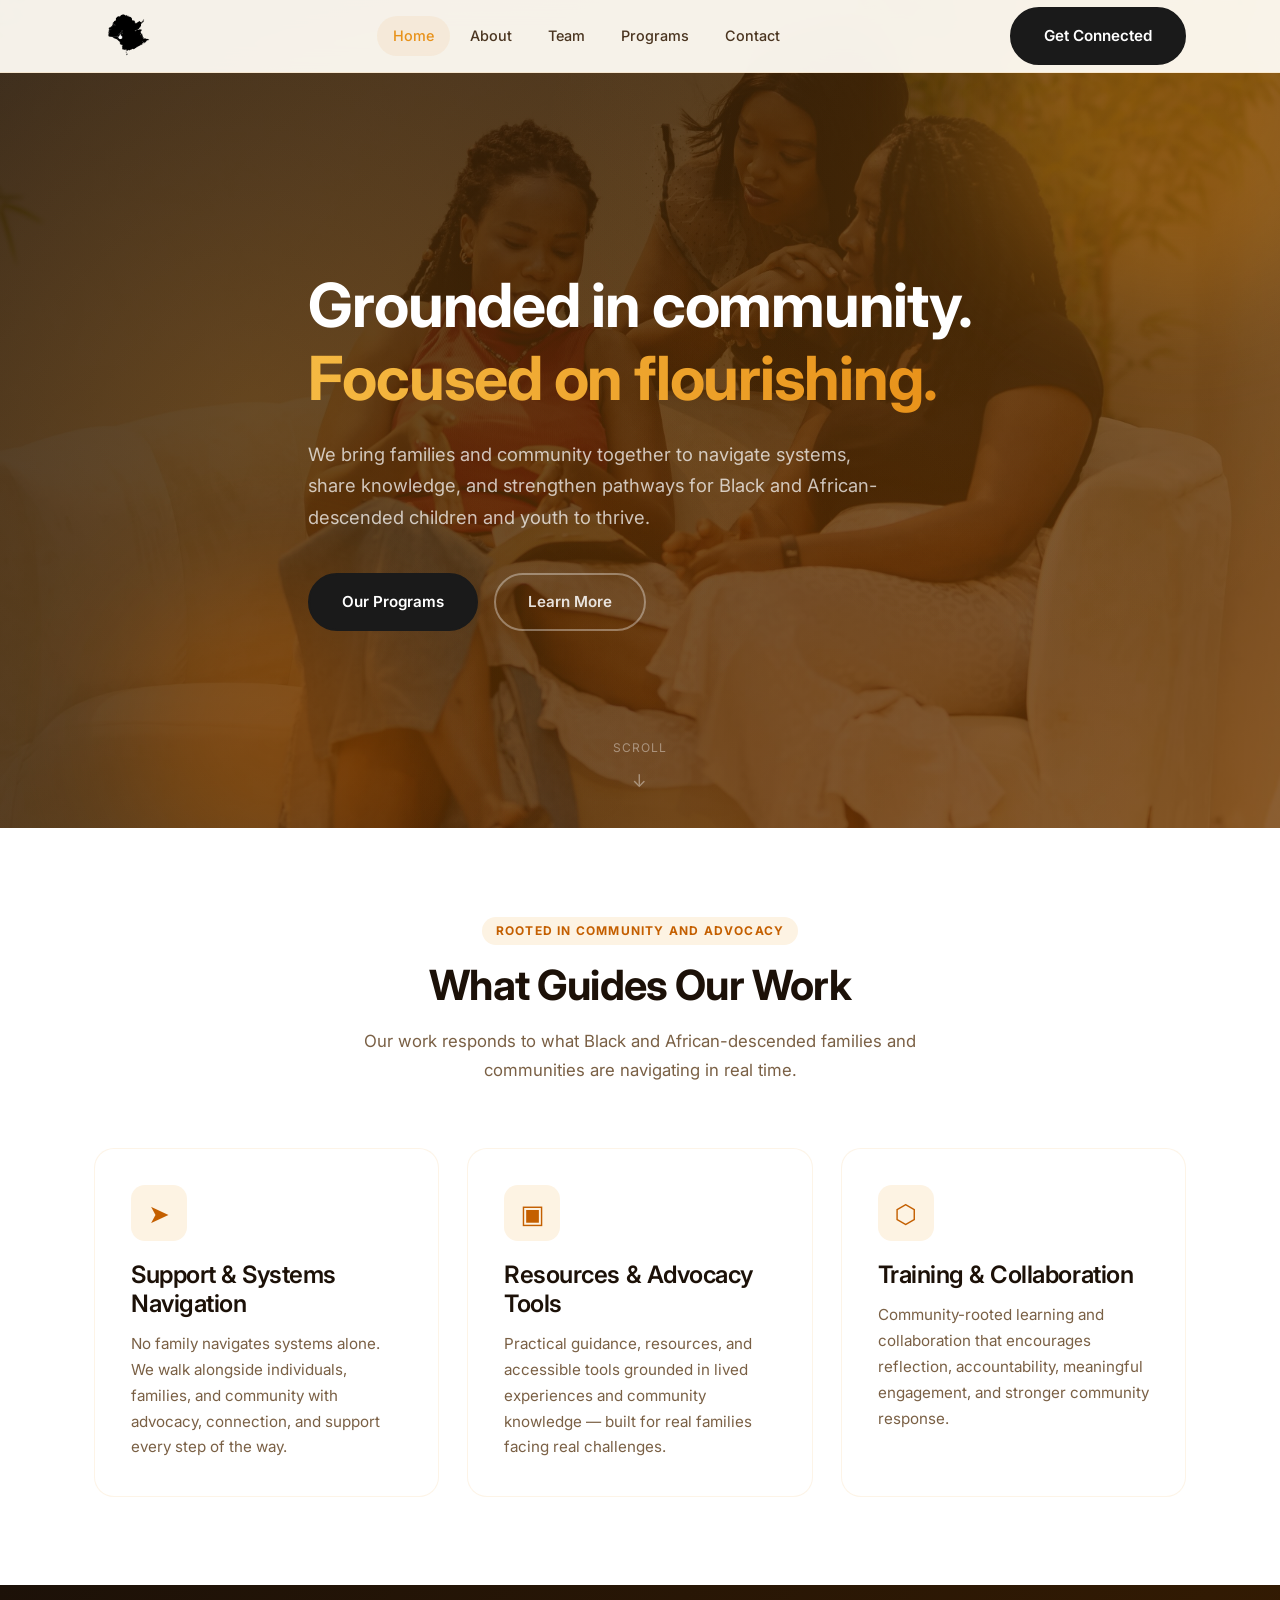
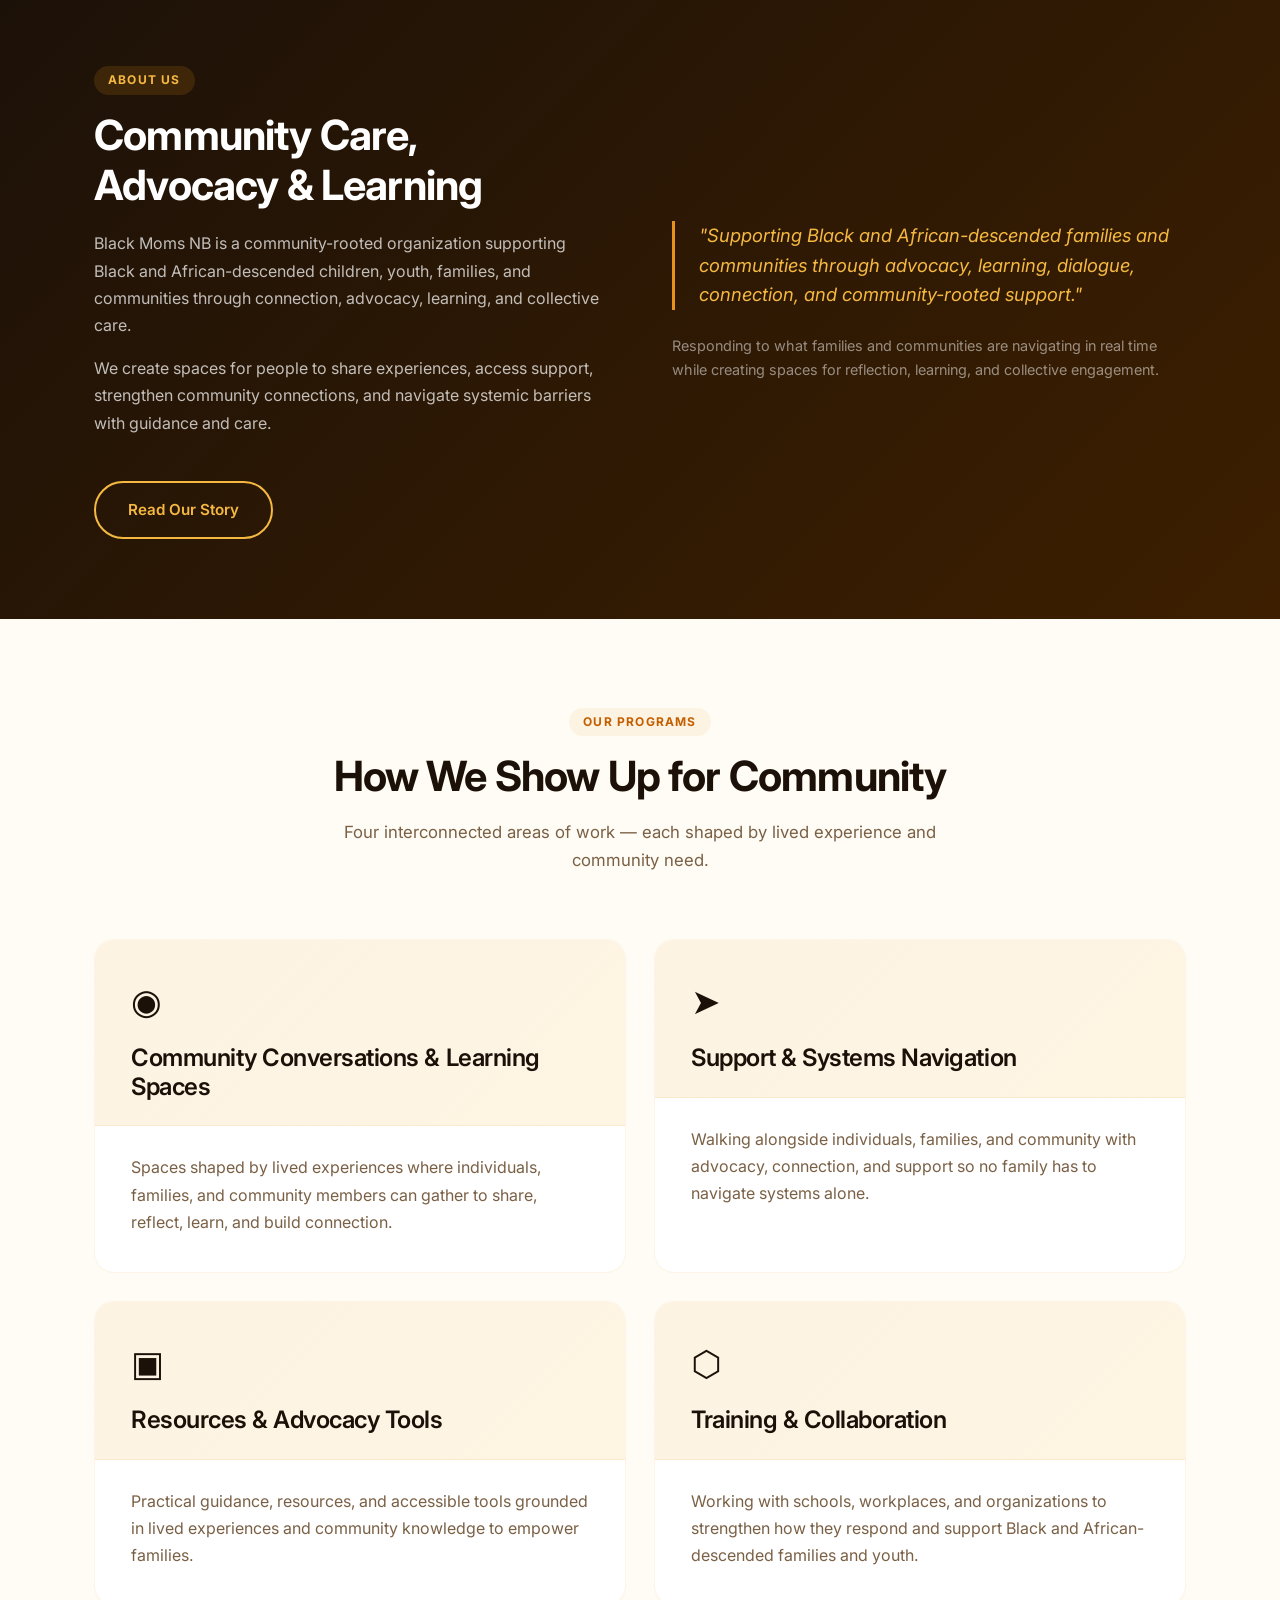
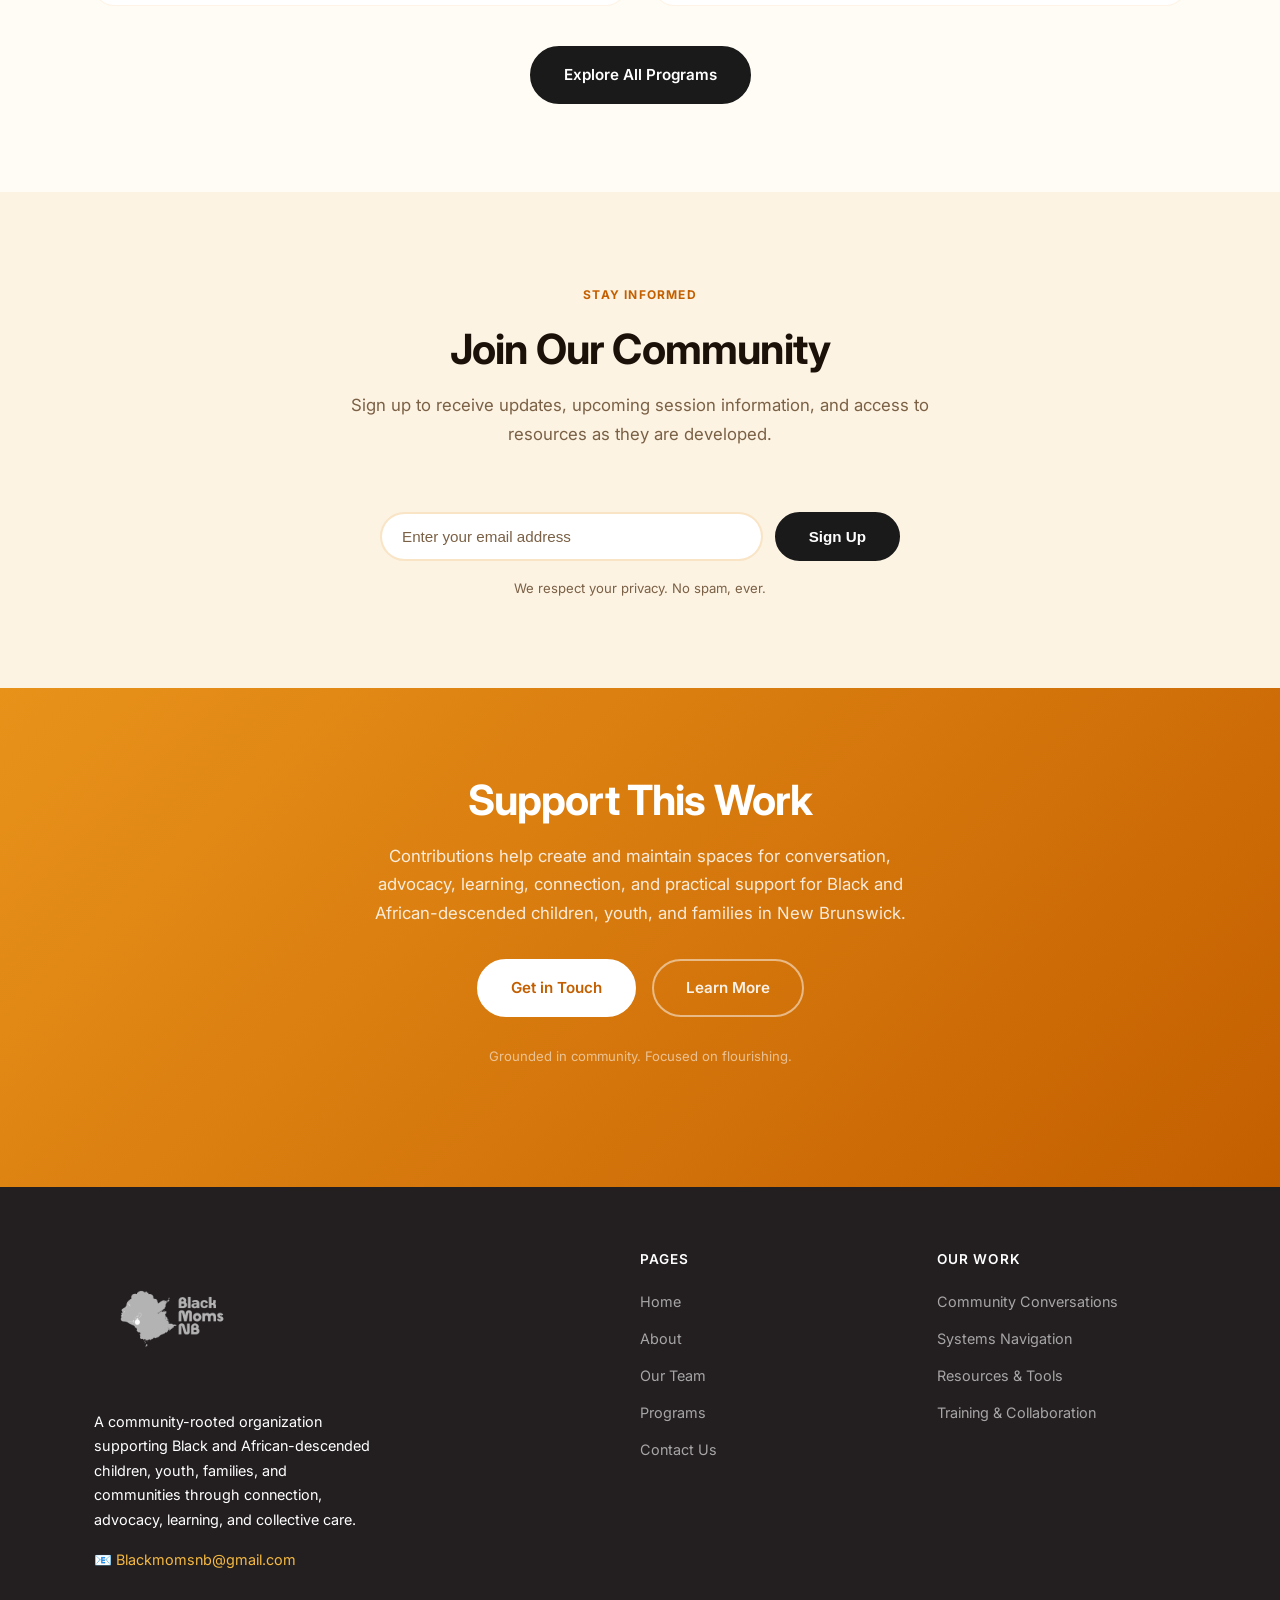
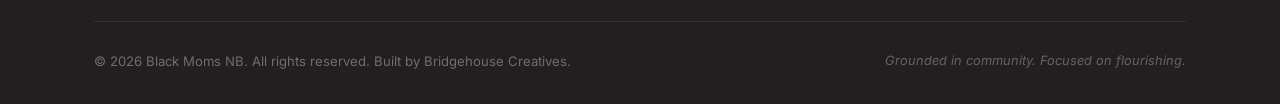
==== index.html @ 99715125 "Update footer copyright to 2026 and add Bridgehouse Creatives credit" ====
<!DOCTYPE html>
<html lang="en">
<head>
  <meta charset="UTF-8" />
  <meta name="viewport" content="width=device-width, initial-scale=1.0" />
  <meta name="description" content="Black Moms NB — A community-rooted organization supporting Black and African-descended children, youth, families, and communities through connection, advocacy, learning, and collective care." />
  <title>Black Moms NB — Rooted in Community and Advocacy</title>
  <link rel="preconnect" href="https://fonts.googleapis.com" />
  <link rel="preconnect" href="https://fonts.gstatic.com" crossorigin />
  <link href="https://fonts.googleapis.com/css2?family=Inter:wght@400;500;600;700;800&display=swap" rel="stylesheet" />
  <link rel="stylesheet" href="styles.css" />
</head>
<body>

<!-- ===== NAVIGATION ===== -->
<nav class="nav" id="nav">
  <div class="container">
    <div class="nav__inner">
      <a href="index.html" class="nav__logo">
        <img src="Black%20Moms%20NB%20Logo.png" alt="Black Moms NB" style="height:60px;width:auto;display:block;" />
      </a>
      <ul class="nav__links">
        <li><a href="index.html">Home</a></li>
        <li><a href="about.html">About</a></li>
        <li><a href="team.html">Team</a></li>
        <li><a href="programs.html">Programs</a></li>
        <li><a href="contact.html">Contact</a></li>
      </ul>
      <div class="nav__cta">
        <a href="contact.html" class="btn btn--primary">Get Connected</a>
      </div>
      <button class="nav__hamburger" id="hamburger" aria-label="Open menu">
        <span></span><span></span><span></span>
      </button>
    </div>
  </div>
</nav>

<!-- Mobile Nav -->
<div class="nav__mobile" id="mobile-nav">
  <button class="nav__mobile-close" id="mobile-close" aria-label="Close menu">&times;</button>
  <a href="index.html">Home</a>
  <a href="about.html">About</a>
  <a href="team.html">Team</a>
  <a href="programs.html">Programs</a>
  <a href="contact.html">Contact</a>
  <a href="contact.html" class="btn btn--primary" style="margin-top:16px;">Get Connected</a>
</div>

<!-- ===== HERO ===== -->
<section class="hero page-offset">
  <div class="hero__bg-pattern"></div>
  <div class="hero__orb hero__orb--1"></div>
  <div class="hero__orb hero__orb--2"></div>
  <div class="container">
    <div class="hero__content">
      <h1 class="hero__title">
        Grounded in community.<br>
        <em>Focused on flourishing.</em>
      </h1>
      <p class="hero__subtitle">
        We bring families and community together to navigate systems, share knowledge, and strengthen pathways for Black and African-descended children and youth to thrive.
      </p>
      <div class="hero__actions">
        <a href="programs.html" class="btn btn--primary">Our Programs</a>
        <a href="about.html" class="btn btn--outline" style="color:rgba(255,255,255,0.85); border-color:rgba(255,255,255,0.35);">Learn More</a>
      </div>
    </div>
  </div>
  <div class="hero__scroll">Scroll</div>
</section>

<!-- ===== WHAT WE STAND FOR ===== -->
<section class="section pillars">
  <div class="container">
    <div class="section-header">
      <div class="section-tag">Rooted in community and advocacy</div>
      <h2>What Guides Our Work</h2>
      <p>Our work responds to what Black and African-descended families and communities are navigating in real time.</p>
    </div>
    <div class="grid-3">
      <div class="card" data-reveal>
        <div class="card__icon">➤</div>
        <h3>Support &amp; Systems Navigation</h3>
        <p>No family navigates systems alone. We walk alongside individuals, families, and community with advocacy, connection, and support every step of the way.</p>
      </div>
      <div class="card" data-reveal>
        <div class="card__icon">▣</div>
        <h3>Resources &amp; Advocacy Tools</h3>
        <p>Practical guidance, resources, and accessible tools grounded in lived experiences and community knowledge — built for real families facing real challenges.</p>
      </div>
      <div class="card" data-reveal>
        <div class="card__icon">⬡</div>
        <h3>Training &amp; Collaboration</h3>
        <p>Community-rooted learning and collaboration that encourages reflection, accountability, meaningful engagement, and stronger community response.</p>
      </div>
    </div>
  </div>
</section>

<!-- ===== ABOUT STRIP ===== -->
<section class="about-strip">
  <div class="container">
    <div class="about-strip__inner">
      <div>
        <div class="section-tag" style="background:rgba(232,146,26,0.15);color:var(--amber-light);">About Us</div>
        <h2>Community Care, Advocacy &amp; Learning</h2>
        <p>Black Moms NB is a community-rooted organization supporting Black and African-descended children, youth, families, and communities through connection, advocacy, learning, and collective care.</p>
        <p style="margin-top:12px;">We create spaces for people to share experiences, access support, strengthen community connections, and navigate systemic barriers with guidance and care.</p>
        <a href="about.html" class="btn btn--outline" style="margin-top:28px;color:var(--amber-light);border-color:var(--amber-light);">Read Our Story</a>
      </div>
      <div>
        <blockquote class="about-strip__quote">
          "Supporting Black and African-descended families and communities through advocacy, learning, dialogue, connection, and community-rooted support."
        </blockquote>
        <p style="margin-top:24px;font-size:0.9rem;color:rgba(255,255,255,0.5);">Responding to what families and communities are navigating in real time while creating spaces for reflection, learning, and collective engagement.</p>
      </div>
    </div>
  </div>
</section>

<!-- ===== PROGRAMS PREVIEW ===== -->
<section class="section" style="background:var(--cream);">
  <div class="container">
    <div class="section-header">
      <div class="section-tag">Our Programs</div>
      <h2>How We Show Up for Community</h2>
      <p>Four interconnected areas of work — each shaped by lived experience and community need.</p>
    </div>
    <div class="grid-2">
      <div class="program-card" data-reveal>
        <div class="program-card__header">
          <div class="program-card__icon">◉</div>
          <h3>Community Conversations &amp; Learning Spaces</h3>
        </div>
        <div class="program-card__body">
          <p>Spaces shaped by lived experiences where individuals, families, and community members can gather to share, reflect, learn, and build connection.</p>
        </div>
      </div>
      <div class="program-card" data-reveal>
        <div class="program-card__header">
          <div class="program-card__icon">➤</div>
          <h3>Support &amp; Systems Navigation</h3>
        </div>
        <div class="program-card__body">
          <p>Walking alongside individuals, families, and community with advocacy, connection, and support so no family has to navigate systems alone.</p>
        </div>
      </div>
      <div class="program-card" data-reveal>
        <div class="program-card__header">
          <div class="program-card__icon">▣</div>
          <h3>Resources &amp; Advocacy Tools</h3>
        </div>
        <div class="program-card__body">
          <p>Practical guidance, resources, and accessible tools grounded in lived experiences and community knowledge to empower families.</p>
        </div>
      </div>
      <div class="program-card" data-reveal>
        <div class="program-card__header">
          <div class="program-card__icon">⬡</div>
          <h3>Training &amp; Collaboration</h3>
        </div>
        <div class="program-card__body">
          <p>Working with schools, workplaces, and organizations to strengthen how they respond and support Black and African-descended families and youth.</p>
        </div>
      </div>
    </div>
    <div style="text-align:center;margin-top:40px;">
      <a href="programs.html" class="btn btn--primary">Explore All Programs</a>
    </div>
  </div>
</section>

<!-- ===== STAY CONNECTED / EMAIL SIGNUP ===== -->
<section class="section signup">
  <div class="container">
    <div class="section-header">
      <div class="section-tag">Stay Informed</div>
      <h2>Join Our Community</h2>
      <p>Sign up to receive updates, upcoming session information, and access to resources as they are developed.</p>
    </div>
    <form class="signup__form js-signup-form" novalidate>
      <input type="email" class="signup__input" placeholder="Enter your email address" required aria-label="Email address" />
      <button type="submit" class="btn btn--primary">Sign Up</button>
    </form>
    <p style="text-align:center;font-size:0.82rem;color:var(--muted);margin-top:16px;">We respect your privacy. No spam, ever.</p>
  </div>
</section>

<!-- ===== SUPPORT THIS WORK ===== -->
<section class="cta-section">
  <div class="container">
    <h2>Support This Work</h2>
    <p>Contributions help create and maintain spaces for conversation, advocacy, learning, connection, and practical support for Black and African-descended children, youth, and families in New Brunswick.</p>
    <div style="display:flex;flex-wrap:wrap;gap:16px;justify-content:center;">
      <a href="contact.html" class="btn btn--white">Get in Touch</a>
      <a href="about.html" class="btn btn--outline" style="color:rgba(255,255,255,0.9);border-color:rgba(255,255,255,0.5);">Learn More</a>
    </div>
    <p style="margin-top:28px;font-size:0.82rem;opacity:0.65;">Grounded in community. Focused on flourishing.</p>
  </div>
</section>

<!-- ===== FOOTER ===== -->
<footer class="footer">
  <div class="container">
    <div class="footer__inner">
      <div class="footer__brand">
        <a href="index.html" class="nav__logo">
          <img src="BlackMomsNBLogowhite.png" alt="Black Moms NB" style="height:130px;width:auto;display:block;max-width:none;" />
        </a>
        <p>A community-rooted organization supporting Black and African-descended children, youth, families, and communities through connection, advocacy, learning, and collective care.</p>
        <p style="margin-top:12px;" class="footer__email">📧 <a href="mailto:Blackmomsnb@gmail.com" style="color:var(--amber-light);">Blackmomsnb@gmail.com</a></p>
      </div>
      <div class="footer__col">
        <h4>Pages</h4>
        <ul class="footer__links">
          <li><a href="index.html">Home</a></li>
          <li><a href="about.html">About</a></li>
          <li><a href="team.html">Our Team</a></li>
          <li><a href="programs.html">Programs</a></li>
          <li><a href="contact.html">Contact Us</a></li>
        </ul>
      </div>
      <div class="footer__col">
        <h4>Our Work</h4>
        <ul class="footer__links">
          <li><a href="programs.html#conversations">Community Conversations</a></li>
          <li><a href="programs.html#navigation">Systems Navigation</a></li>
          <li><a href="programs.html#resources">Resources &amp; Tools</a></li>
          <li><a href="programs.html#training">Training &amp; Collaboration</a></li>
        </ul>
      </div>
    </div>
    <div class="footer__bottom">
      <span>&copy; 2026 Black Moms NB. All rights reserved. Built by Bridgehouse Creatives.</span>
      <span class="footer__note">Grounded in community. Focused on flourishing.</span>
    </div>
  </div>
</footer>

<script src="script.js"></script>
</body>
</html>
---- styles.css ----
/* ===== RESET & BASE ===== */
*, *::before, *::after { box-sizing: border-box; margin: 0; padding: 0; }

:root {
  --amber:       #E8921A;
  --amber-light: #F5B942;
  --amber-pale:  #FDF3E3;
  --orange-deep: #C45F00;
  --orange-dark: #9A4500;
  --cream:       #FFFCF5;
  --dark:        #1C1108;
  --mid:         #4A3520;
  --muted:       #7A6045;
  --white:       #FFFFFF;
  --shadow-sm:   0 2px 8px rgba(196,95,0,0.10);
  --shadow-md:   0 6px 24px rgba(196,95,0,0.14);
  --shadow-lg:   0 16px 48px rgba(196,95,0,0.18);
  --radius:      12px;
  --radius-lg:   20px;
  --transition:  0.3s ease;
}

html { scroll-behavior: smooth; }

body {
  font-family: 'Inter', 'Segoe UI', system-ui, sans-serif;
  background: var(--cream);
  color: var(--dark);
  line-height: 1.7;
  font-size: 16px;
}

img { max-width: 100%; display: block; }
a { color: inherit; text-decoration: none; }

/* ===== TYPOGRAPHY ===== */
h1, h2, h3, h4 {
  line-height: 1.2;
  font-weight: 700;
  letter-spacing: -0.02em;
}

h1 { font-size: clamp(2.2rem, 5vw, 3.8rem); }
h2 { font-size: clamp(1.7rem, 3.5vw, 2.6rem); }
h3 { font-size: clamp(1.2rem, 2.5vw, 1.5rem); font-weight: 600; }
h4 { font-size: 1.05rem; font-weight: 600; }

p { color: var(--mid); margin-bottom: 1rem; }
p:last-child { margin-bottom: 0; }

/* ===== LAYOUT ===== */
.container {
  max-width: 1140px;
  margin: 0 auto;
  padding: 0 24px;
}

.section { padding: 88px 0; }
.section--sm { padding: 56px 0; }
.section--lg { padding: 112px 0; }

/* ===== BUTTONS ===== */
.btn {
  display: inline-flex;
  align-items: center;
  gap: 8px;
  padding: 14px 32px;
  border-radius: 50px;
  font-weight: 600;
  font-size: 0.95rem;
  cursor: pointer;
  transition: all var(--transition);
  border: 2px solid transparent;
  white-space: nowrap;
  text-decoration: none;
}

.btn--primary {
  background: #1a1a1a;
  color: var(--white);
  border-color: #1a1a1a;
}
.btn--primary:hover {
  background: var(--amber);
  border-color: var(--amber);
  transform: translateY(-2px);
  box-shadow: var(--shadow-md);
}

.btn--outline {
  background: transparent;
  color: var(--amber);
  border-color: var(--amber);
}
.btn--outline:hover {
  background: var(--amber);
  color: var(--white);
  transform: translateY(-2px);
}

.btn--white {
  background: var(--white);
  color: var(--orange-deep);
  border-color: var(--white);
}
.btn--white:hover {
  background: var(--amber-pale);
  transform: translateY(-2px);
  box-shadow: var(--shadow-md);
}

/* ===== NAVIGATION ===== */
.nav {
  position: fixed;
  top: 0; left: 0; right: 0;
  z-index: 1000;
  background: rgba(255, 252, 245, 0.95);
  backdrop-filter: blur(12px);
  -webkit-backdrop-filter: blur(12px);
  border-bottom: 1px solid rgba(232,146,26,0.12);
  transition: all var(--transition);
}

.nav.scrolled {
  box-shadow: var(--shadow-sm);
}

.nav__inner {
  display: flex;
  align-items: center;
  justify-content: space-between;
  height: 72px;
}

.nav__logo {
  display: flex;
  align-items: center;
  gap: 12px;
  font-weight: 800;
  font-size: 1.15rem;
  color: var(--dark);
  letter-spacing: -0.01em;
}

.nav__logo-mark {
  width: 40px;
  height: 40px;
  background: linear-gradient(135deg, var(--amber), var(--orange-deep));
  border-radius: 10px;
  display: flex;
  align-items: center;
  justify-content: center;
  color: white;
  font-size: 0.75rem;
  font-weight: 800;
  letter-spacing: 0.02em;
  flex-shrink: 0;
}

.nav__logo-text span {
  display: block;
  font-size: 0.65rem;
  font-weight: 500;
  color: var(--muted);
  letter-spacing: 0.04em;
  text-transform: uppercase;
  line-height: 1;
}

.nav__links {
  display: flex;
  align-items: center;
  gap: 4px;
  list-style: none;
}

.nav__links a {
  display: block;
  padding: 8px 16px;
  border-radius: 50px;
  font-size: 0.9rem;
  font-weight: 500;
  color: var(--mid);
  transition: all var(--transition);
}

.nav__links a:hover,
.nav__links a.active {
  color: var(--amber);
  background: rgba(232,146,26,0.08);
}

.nav__cta {
  display: flex;
  align-items: center;
  gap: 12px;
}

.nav__hamburger {
  display: none;
  flex-direction: column;
  gap: 5px;
  cursor: pointer;
  padding: 8px;
  border: none;
  background: none;
}

.nav__hamburger span {
  display: block;
  width: 22px;
  height: 2px;
  background: var(--dark);
  border-radius: 2px;
  transition: all var(--transition);
}

/* ===== MOBILE NAV ===== */
.nav__mobile {
  display: none;
  position: fixed;
  inset: 0;
  background: var(--cream);
  z-index: 999;
  flex-direction: column;
  align-items: center;
  justify-content: center;
  gap: 8px;
}

.nav__mobile.open { display: flex; }

.nav__mobile a {
  font-size: 1.4rem;
  font-weight: 700;
  color: var(--dark);
  padding: 12px 32px;
  border-radius: 50px;
  transition: all var(--transition);
}

.nav__mobile a:hover, .nav__mobile a.active {
  color: var(--amber);
  background: rgba(232,146,26,0.08);
}

.nav__mobile-close {
  position: absolute;
  top: 24px; right: 24px;
  font-size: 1.5rem;
  cursor: pointer;
  color: var(--mid);
  border: none;
  background: none;
  line-height: 1;
  padding: 8px;
}

/* ===== PAGE OFFSET ===== */
.page-offset { padding-top: 72px; }

/* ===== HERO ===== */
.hero {
  position: relative;
  min-height: 92vh;
  display: flex;
  align-items: center;
  overflow: hidden;
  background:
    linear-gradient(135deg, rgba(28,17,8,0.88) 0%, rgba(61,31,0,0.82) 50%, rgba(107,53,0,0.78) 100%),
    url('blackmom7.jpg') center center / cover no-repeat;
}

.hero__bg-pattern {
  position: absolute;
  inset: 0;
  background-image:
    radial-gradient(circle at 20% 50%, rgba(232,146,26,0.15) 0%, transparent 50%),
    radial-gradient(circle at 80% 20%, rgba(245,185,66,0.10) 0%, transparent 40%),
    radial-gradient(circle at 60% 80%, rgba(196,95,0,0.12) 0%, transparent 40%);
}

.hero__orb {
  position: absolute;
  border-radius: 50%;
  filter: blur(60px);
  opacity: 0.3;
  animation: float 8s ease-in-out infinite;
}

.hero__orb--1 {
  width: 400px; height: 400px;
  background: var(--amber);
  top: -100px; right: -100px;
  animation-delay: 0s;
}

.hero__orb--2 {
  width: 300px; height: 300px;
  background: var(--orange-deep);
  bottom: -50px; left: 10%;
  animation-delay: 3s;
}

@keyframes float {
  0%, 100% { transform: translateY(0) scale(1); }
  50% { transform: translateY(-20px) scale(1.05); }
}

.hero__content {
  position: relative;
  z-index: 2;
  max-width: 780px;
}

.hero__eyebrow {
  display: inline-flex;
  align-items: center;
  gap: 8px;
  background: rgba(232,146,26,0.15);
  border: 1px solid rgba(232,146,26,0.3);
  color: var(--amber-light);
  padding: 6px 16px;
  border-radius: 50px;
  font-size: 0.8rem;
  font-weight: 600;
  letter-spacing: 0.06em;
  text-transform: uppercase;
  margin-bottom: 24px;
}

.hero__eyebrow::before {
  content: '';
  width: 6px; height: 6px;
  background: var(--amber-light);
  border-radius: 50%;
  animation: pulse 2s ease-in-out infinite;
}

@keyframes pulse {
  0%, 100% { opacity: 1; transform: scale(1); }
  50% { opacity: 0.5; transform: scale(0.8); }
}

.hero__title {
  color: var(--white);
  margin-bottom: 24px;
}

.hero__title em {
  font-style: normal;
  background: linear-gradient(90deg, var(--amber-light), var(--amber));
  -webkit-background-clip: text;
  -webkit-text-fill-color: transparent;
  background-clip: text;
}

.hero__subtitle {
  font-size: 1.15rem;
  color: rgba(255,255,255,0.72);
  max-width: 580px;
  margin-bottom: 40px;
  line-height: 1.7;
}

.hero__actions {
  display: flex;
  flex-wrap: wrap;
  gap: 16px;
  align-items: center;
}

.hero__scroll {
  position: absolute;
  bottom: 32px;
  left: 50%;
  transform: translateX(-50%);
  z-index: 2;
  display: flex;
  flex-direction: column;
  align-items: center;
  gap: 8px;
  color: rgba(255,255,255,0.4);
  font-size: 0.75rem;
  letter-spacing: 0.08em;
  text-transform: uppercase;
  animation: bounce 2s ease-in-out infinite;
}

.hero__scroll::after {
  content: '\2193';
  font-size: 1.1rem;
}

@keyframes bounce {
  0%, 100% { transform: translateX(-50%) translateY(0); }
  50% { transform: translateX(-50%) translateY(6px); }
}

/* ===== SECTION HEADERS ===== */
.section-header {
  text-align: center;
  max-width: 640px;
  margin: 0 auto 64px;
}

.section-tag {
  display: inline-block;
  background: var(--amber-pale);
  color: var(--orange-deep);
  font-size: 0.75rem;
  font-weight: 700;
  letter-spacing: 0.1em;
  text-transform: uppercase;
  padding: 4px 14px;
  border-radius: 50px;
  margin-bottom: 16px;
}

.section-header h2 { color: var(--dark); margin-bottom: 16px; }
.section-header p { font-size: 1.05rem; color: var(--muted); }

/* ===== CARDS ===== */
.card {
  background: var(--white);
  border-radius: var(--radius-lg);
  padding: 36px;
  border: 1px solid rgba(232,146,26,0.1);
  transition: all var(--transition);
  height: 100%;
}

.card:hover {
  transform: translateY(-4px);
  box-shadow: var(--shadow-md);
  border-color: rgba(232,146,26,0.2);
}

.card__icon {
  width: 56px; height: 56px;
  border-radius: 14px;
  background: var(--amber-pale);
  display: flex;
  align-items: center;
  justify-content: center;
  margin-bottom: 20px;
  font-size: 1.6rem;
  color: var(--orange-deep);
  font-style: normal;
  line-height: 1;
}

.card h3 { color: var(--dark); margin-bottom: 12px; }
.card p { color: var(--muted); font-size: 0.95rem; }

/* ===== GRID ===== */
.grid-2 { display: grid; grid-template-columns: repeat(2, 1fr); gap: 28px; }
.grid-3 { display: grid; grid-template-columns: repeat(3, 1fr); gap: 28px; }
.grid-4 { display: grid; grid-template-columns: repeat(4, 1fr); gap: 24px; }

/* ===== PILLARS SECTION ===== */
.pillars { background: var(--white); }

/* ===== ABOUT STRIP ===== */
.about-strip {
  background: linear-gradient(135deg, var(--dark) 0%, #3D1F00 100%);
  color: var(--white);
  padding: 80px 0;
}

.about-strip__inner {
  display: grid;
  grid-template-columns: 1fr 1fr;
  gap: 64px;
  align-items: center;
}

.about-strip h2 { color: var(--white); margin-bottom: 20px; }
.about-strip p { color: rgba(255,255,255,0.72); }

.about-strip__quote {
  border-left: 3px solid var(--amber);
  padding-left: 24px;
  font-size: 1.15rem;
  font-style: italic;
  color: var(--amber-light);
  line-height: 1.6;
}

/* ===== EMAIL SIGNUP ===== */
.signup { background: var(--amber-pale); }

.signup__form {
  max-width: 520px;
  margin: 0 auto;
  display: flex;
  gap: 12px;
}

.signup__input {
  flex: 1;
  padding: 14px 20px;
  border: 2px solid rgba(232,146,26,0.25);
  border-radius: 50px;
  font-size: 0.95rem;
  background: var(--white);
  color: var(--dark);
  outline: none;
  transition: border-color var(--transition);
}

.signup__input:focus { border-color: var(--amber); }
.signup__input::placeholder { color: var(--muted); }

/* ===== PROGRAMS PAGE ===== */
.program-card {
  background: var(--white);
  border-radius: var(--radius-lg);
  overflow: hidden;
  border: 1px solid rgba(232,146,26,0.1);
  transition: all var(--transition);
}

.program-card:hover {
  transform: translateY(-4px);
  box-shadow: var(--shadow-md);
}

.program-card__header {
  padding: 32px 36px 24px;
  background: linear-gradient(135deg, var(--amber-pale), rgba(245,185,66,0.15));
  border-bottom: 1px solid rgba(232,146,26,0.1);
}

.program-card__icon {
  font-size: 2.2rem;
  margin-bottom: 12px;
}

.program-card__header h3 { color: var(--dark); }

.program-card__body {
  padding: 28px 36px 36px;
}

.program-card__body p { color: var(--muted); }

/* ===== TEAM PAGE ===== */
.team-card {
  background: var(--white);
  border-radius: var(--radius-lg);
  overflow: hidden;
  border: 1px solid rgba(232,146,26,0.1);
  transition: all var(--transition);
  text-align: center;
}

.team-card:hover {
  transform: translateY(-4px);
  box-shadow: var(--shadow-md);
}

.team-card__avatar {
  width: 90px;
  height: 90px;
  border-radius: 50%;
  margin: 28px auto 20px;
  background: linear-gradient(135deg, var(--amber-pale), rgba(245,185,66,0.2));
  overflow: hidden;
  flex-shrink: 0;
}

.team-card__avatar-inner {
  width: 100%;
  height: 100%;
  display: flex;
  align-items: center;
  justify-content: center;
  font-size: 2.5rem;
}

.team-card__body { padding: 24px; }
.team-card__body h3 { color: var(--dark); margin-bottom: 4px; }
.team-card__role {
  font-size: 0.85rem;
  font-weight: 600;
  color: var(--amber);
  letter-spacing: 0.03em;
  margin-bottom: 12px;
}
.team-card__body p { font-size: 0.9rem; color: var(--muted); }

/* ===== PAGE HERO ===== */
.page-hero {
  background: linear-gradient(135deg, #1C1108 0%, #3D1F00 60%, #6B3500 100%);
  padding: 100px 0 72px;
  text-align: center;
  position: relative;
  overflow: hidden;
}

.page-hero::before {
  content: '';
  position: absolute;
  inset: 0;
  background:
    radial-gradient(circle at 30% 50%, rgba(232,146,26,0.15) 0%, transparent 50%),
    radial-gradient(circle at 70% 30%, rgba(245,185,66,0.08) 0%, transparent 40%);
}

.page-hero__inner { position: relative; z-index: 1; }
.page-hero .section-tag { background: rgba(232,146,26,0.15); color: var(--amber-light); border: 1px solid rgba(232,146,26,0.25); }
.page-hero h1 { color: var(--white); margin-bottom: 16px; }
.page-hero p { color: rgba(255,255,255,0.7); font-size: 1.1rem; max-width: 600px; margin: 0 auto; }

/* ===== CONTACT FORM ===== */
.contact-form {
  background: var(--white);
  border-radius: var(--radius-lg);
  padding: 48px;
  border: 1px solid rgba(232,146,26,0.1);
  box-shadow: var(--shadow-sm);
}

.form-group {
  margin-bottom: 24px;
}

.form-group label {
  display: block;
  font-size: 0.875rem;
  font-weight: 600;
  color: var(--dark);
  margin-bottom: 8px;
}

.form-group input,
.form-group textarea,
.form-group select {
  width: 100%;
  padding: 14px 18px;
  border: 2px solid rgba(232,146,26,0.2);
  border-radius: var(--radius);
  font-size: 0.95rem;
  color: var(--dark);
  background: var(--cream);
  outline: none;
  transition: border-color var(--transition);
  font-family: inherit;
}

.form-group input:focus,
.form-group textarea:focus,
.form-group select:focus {
  border-color: var(--amber);
  background: var(--white);
}

.form-group textarea { resize: vertical; min-height: 140px; }

.form-row { display: grid; grid-template-columns: 1fr 1fr; gap: 20px; }

/* ===== SUPPORT / CTA SECTION ===== */
.cta-section {
  background: linear-gradient(135deg, var(--amber) 0%, var(--orange-deep) 100%);
  padding: 88px 0;
  text-align: center;
}

.cta-section h2 { color: var(--white); margin-bottom: 16px; }
.cta-section p { color: rgba(255,255,255,0.85); font-size: 1.05rem; max-width: 560px; margin: 0 auto 32px; }

/* ===== INFO BOXES ===== */
.info-box {
  background: var(--amber-pale);
  border-left: 4px solid var(--amber);
  border-radius: 0 var(--radius) var(--radius) 0;
  padding: 20px 24px;
  margin-bottom: 16px;
}
.info-box p { color: var(--mid); font-size: 0.9rem; }
.info-box strong { color: var(--orange-deep); }

/* ===== STATS ===== */
.stat-item {
  text-align: center;
  padding: 32px 16px;
}

.stat-item__number {
  font-size: clamp(2rem, 4vw, 3rem);
  font-weight: 800;
  color: var(--amber);
  line-height: 1;
  margin-bottom: 8px;
}

.stat-item__label {
  font-size: 0.9rem;
  color: var(--muted);
  font-weight: 500;
}

/* ===== DIVIDER ===== */
.divider {
  height: 1px;
  background: linear-gradient(90deg, transparent, rgba(232,146,26,0.2), transparent);
  margin: 0;
}

/* ===== FOOTER ===== */
.footer {
  background: #231f20;
  color: rgba(255,255,255,0.7);
  padding: 64px 0 32px;
}

.footer__inner {
  display: grid;
  grid-template-columns: 2fr 1fr 1fr;
  gap: 48px;
  margin-bottom: 48px;
}

.footer__brand .nav__logo { color: var(--white); margin-bottom: 20px; display: inline-block; }
.footer__brand .nav__logo img { max-width: none; }
.footer__brand p { font-size: 0.9rem; max-width: 280px; line-height: 1.7; color: #ffffff; }

.footer__col h4 {
  color: var(--white);
  font-size: 0.85rem;
  letter-spacing: 0.08em;
  text-transform: uppercase;
  margin-bottom: 20px;
}

.footer__links { list-style: none; }
.footer__links li { margin-bottom: 10px; }
.footer__links a {
  color: rgba(255,255,255,0.6);
  font-size: 0.9rem;
  transition: color var(--transition);
}
.footer__links a:hover { color: var(--amber-light); }

.footer__email {
  color: var(--amber-light);
  font-size: 0.9rem;
}

.footer__bottom {
  border-top: 1px solid rgba(255,255,255,0.08);
  padding-top: 28px;
  display: flex;
  justify-content: space-between;
  align-items: center;
  font-size: 0.82rem;
  color: rgba(255,255,255,0.35);
}

.footer__note {
  font-size: 0.8rem;
  color: rgba(255,255,255,0.3);
  font-style: italic;
}

/* ===== ABOUT PAGE ===== */
.values-list {
  list-style: none;
  display: flex;
  flex-direction: column;
  gap: 16px;
}

.values-list li {
  display: flex;
  align-items: flex-start;
  gap: 16px;
  padding: 20px;
  background: var(--white);
  border-radius: var(--radius);
  border: 1px solid rgba(232,146,26,0.1);
  transition: all var(--transition);
}

.values-list li:hover { border-color: rgba(232,146,26,0.25); box-shadow: var(--shadow-sm); }

.values-list__dot {
  width: 10px; height: 10px;
  background: var(--amber);
  border-radius: 50%;
  margin-top: 6px;
  flex-shrink: 0;
}

.values-list__text strong { color: var(--dark); display: block; margin-bottom: 2px; }
.values-list__text span { font-size: 0.9rem; color: var(--muted); }

/* ===== TOAST ===== */
.toast {
  position: fixed;
  bottom: 32px;
  right: 32px;
  background: var(--dark);
  color: var(--white);
  padding: 16px 24px;
  border-radius: var(--radius);
  border-left: 4px solid var(--amber);
  font-size: 0.9rem;
  font-weight: 500;
  box-shadow: var(--shadow-lg);
  transform: translateY(100px);
  opacity: 0;
  transition: all 0.4s cubic-bezier(0.34, 1.56, 0.64, 1);
  z-index: 9999;
  max-width: 320px;
}

.toast.show { transform: translateY(0); opacity: 1; }

/* ===== RESPONSIVE ===== */
@media (max-width: 1024px) {
  .grid-4 { grid-template-columns: repeat(2, 1fr); }
}

@media (max-width: 768px) {
  .nav__links, .nav__cta { display: none; }
  .nav__hamburger { display: flex; }

  .grid-2, .grid-3, .grid-4 { grid-template-columns: 1fr; }

  .hero { min-height: 85vh; }

  .about-strip__inner { grid-template-columns: 1fr; gap: 32px; }

  .footer__inner { grid-template-columns: 1fr; gap: 32px; }

  .signup__form { flex-direction: column; }

  .form-row { grid-template-columns: 1fr; }

  .contact-form { padding: 28px 24px; }

  .footer__bottom { flex-direction: column; gap: 8px; text-align: center; }

  .hero__scroll { display: none; }
}

@media (max-width: 480px) {
  .container { padding: 0 16px; }
  .section { padding: 64px 0; }
  .card { padding: 24px; }
  .program-card__body, .program-card__header { padding-left: 24px; padding-right: 24px; }
}
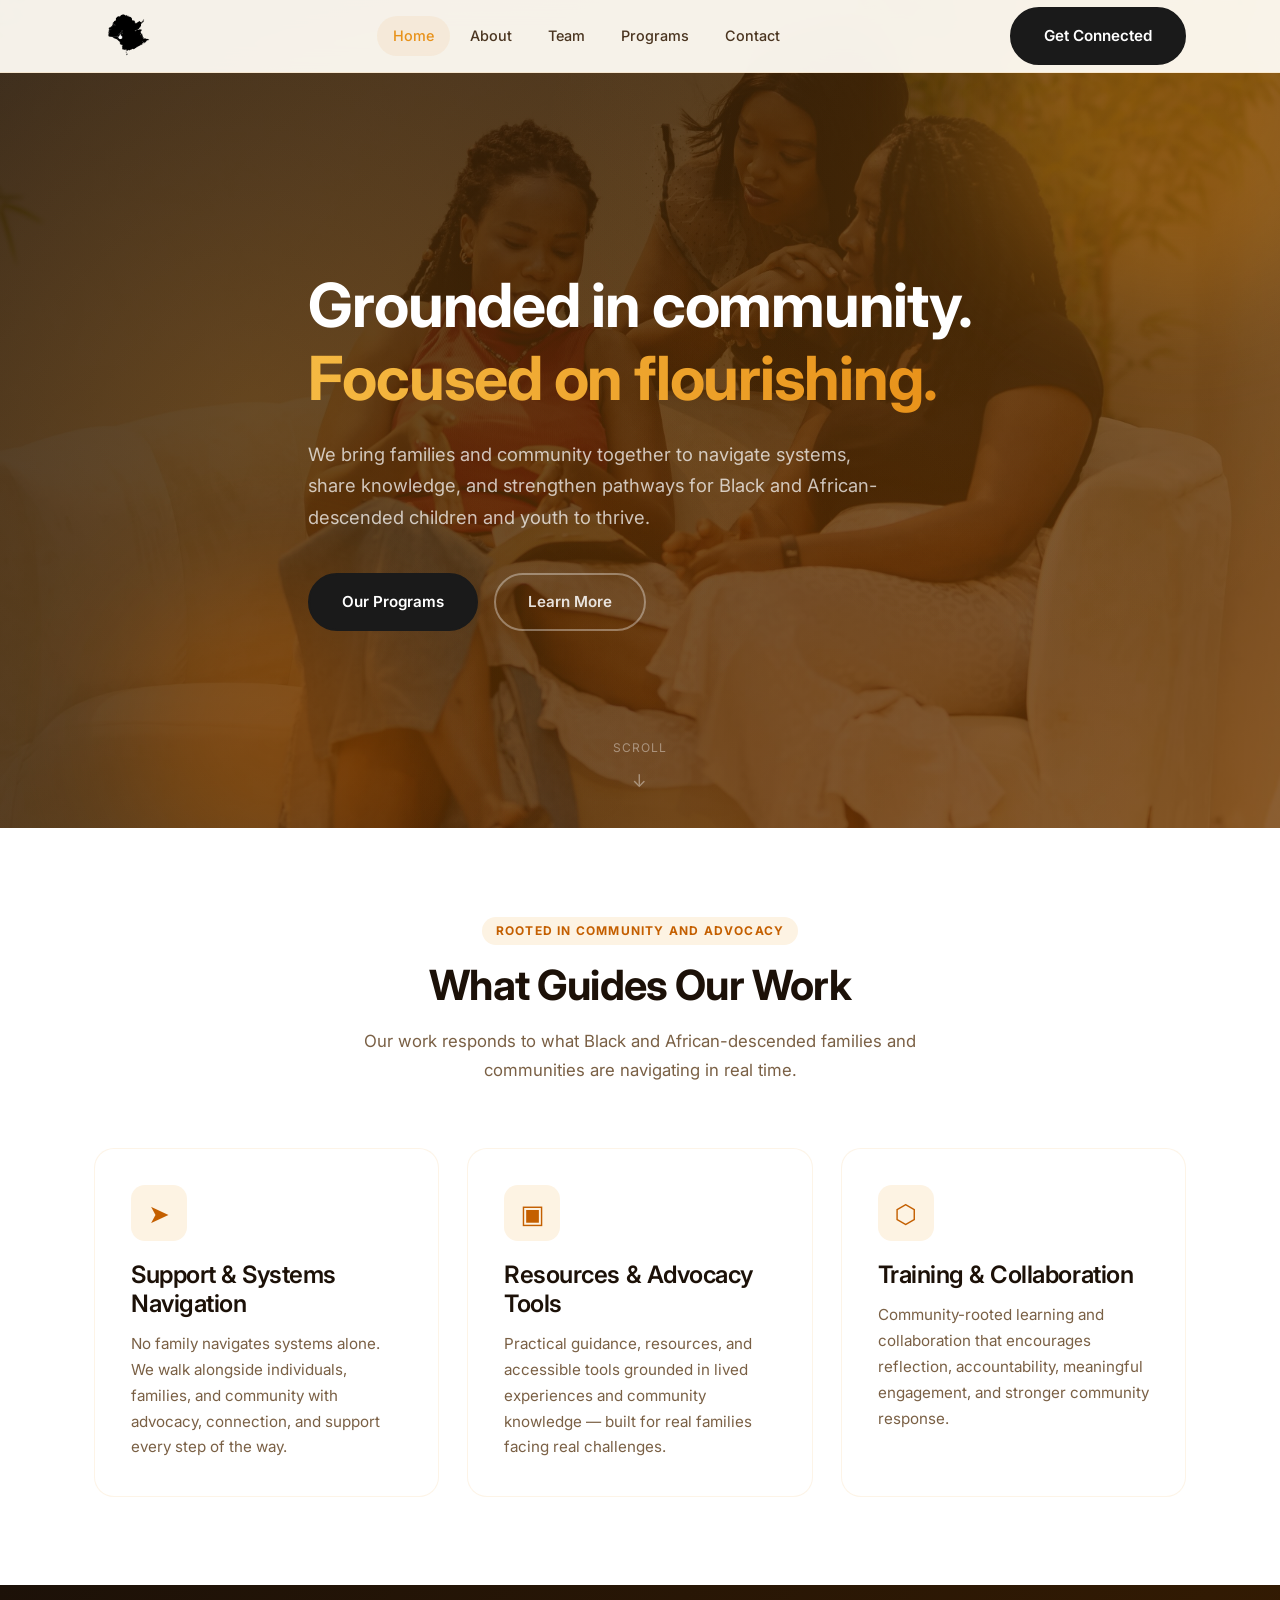
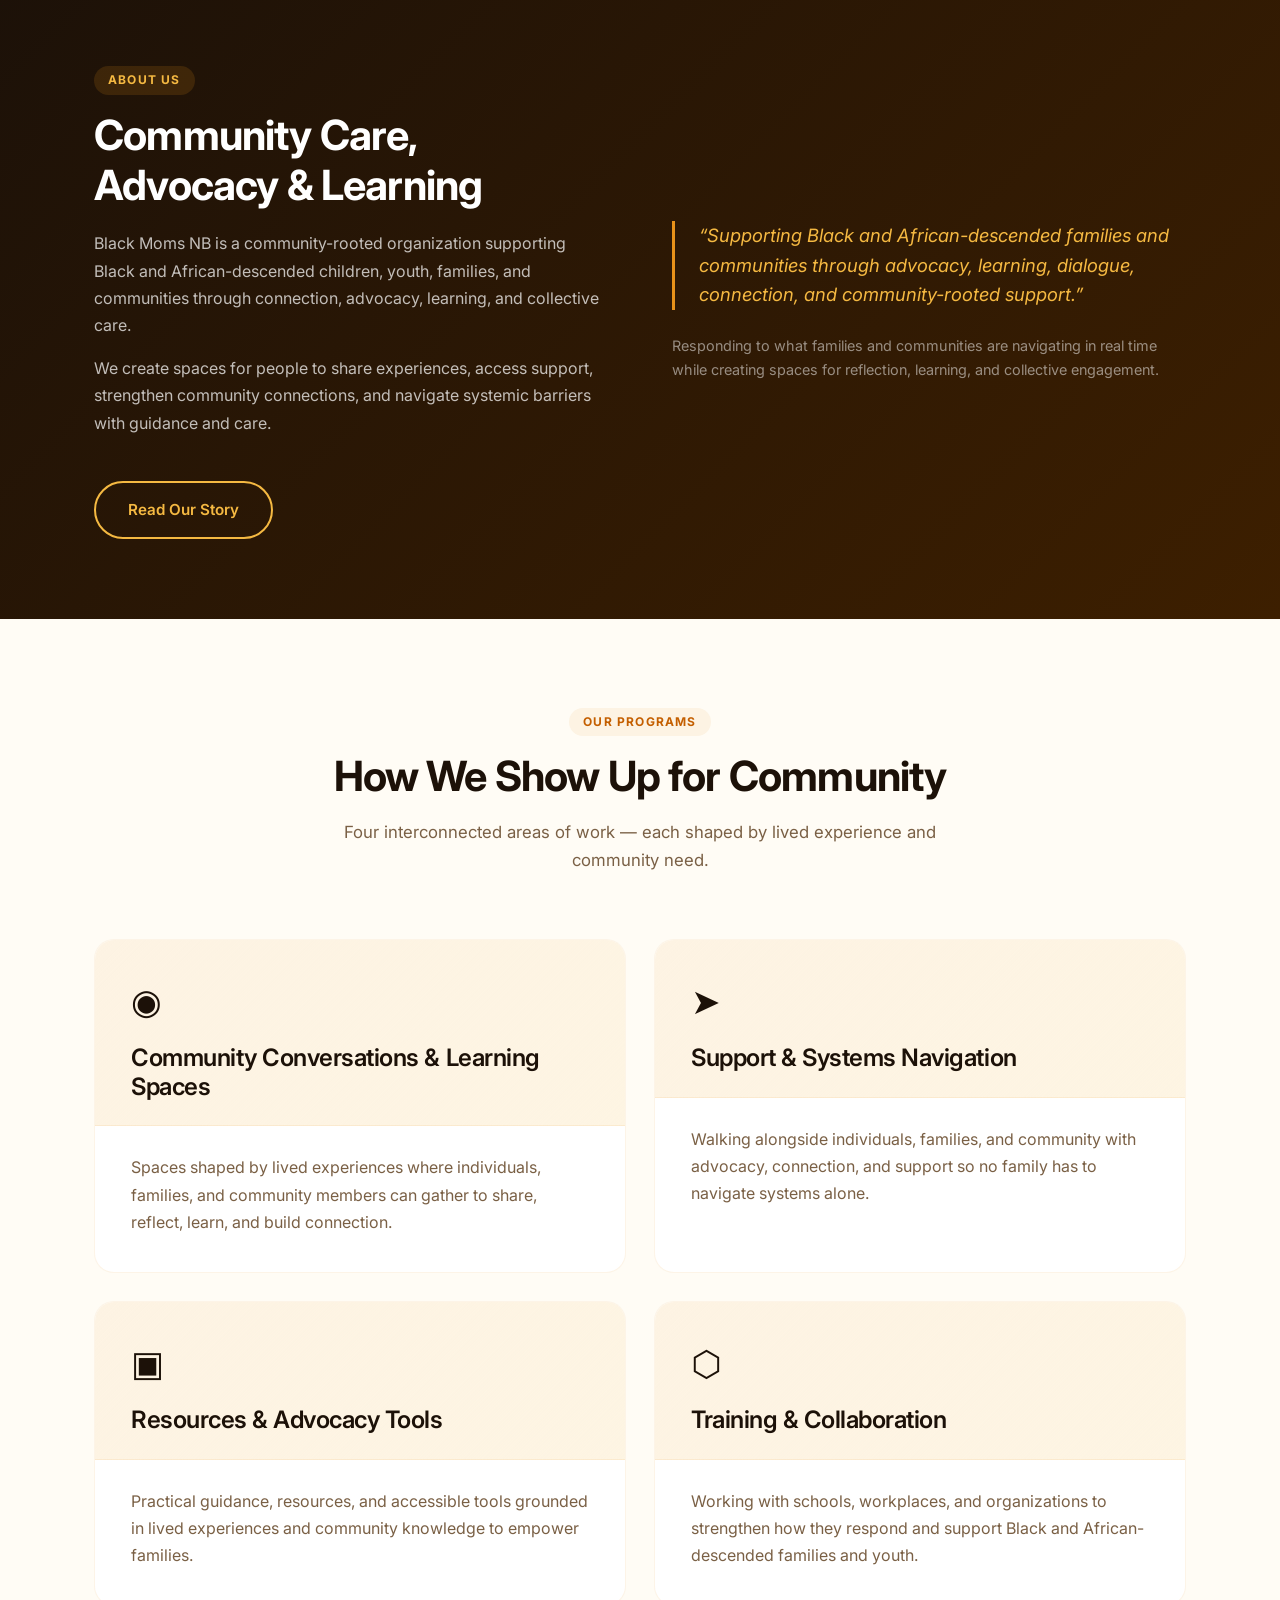
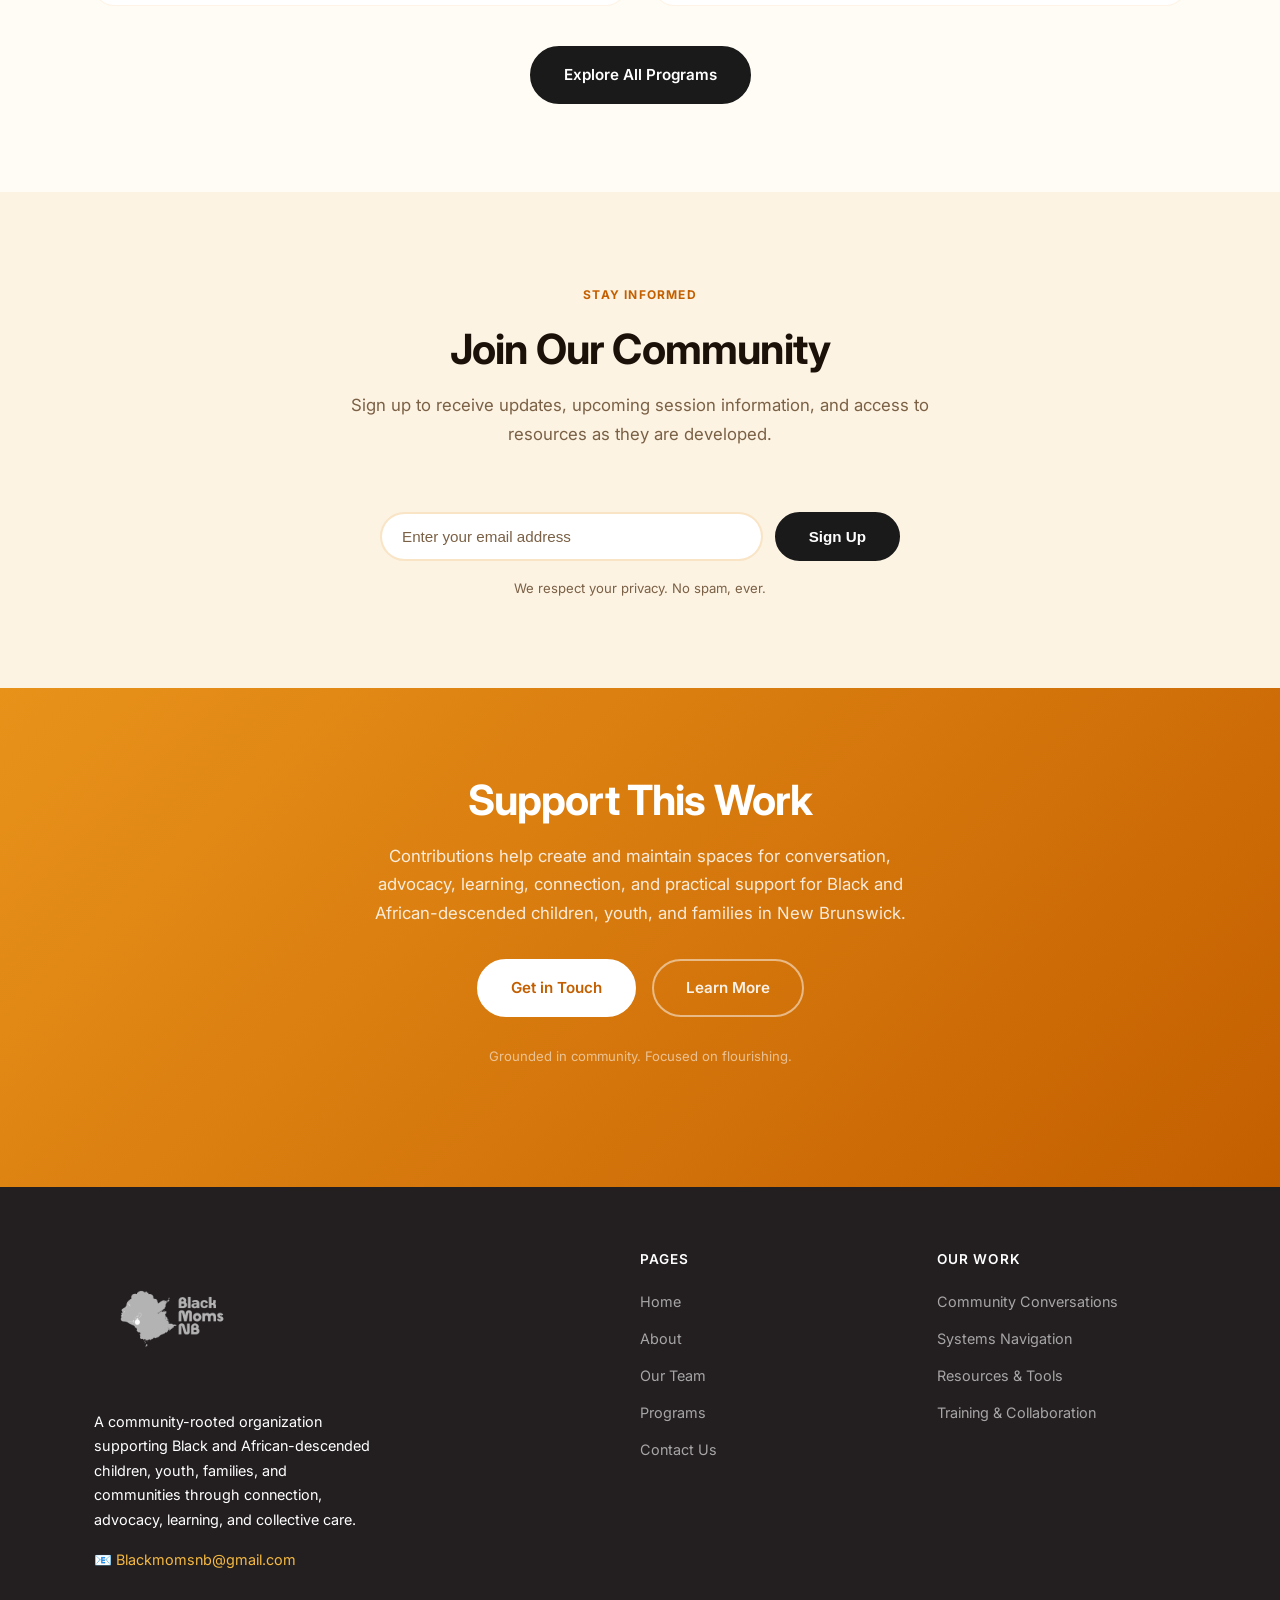
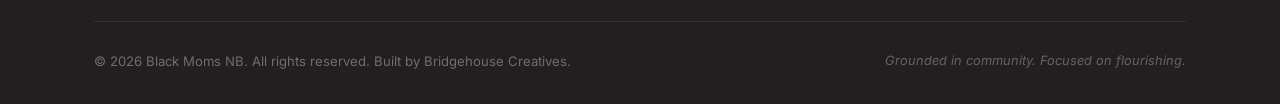
==== commit 1eaeff9f: "Update footer copyright to 2026 and add Bridgehouse Creatives credit" ====
--- a/index.html
+++ b/index.html
@@ -111,7 +111,7 @@
       </div>
       <div>
         <blockquote class="about-strip__quote">
-          "Supporting Black and African-descended families and communities through advocacy, learning, dialogue, connection, and community-rooted support."
+          “Supporting Black and African-descended families and communities through advocacy, learning, dialogue, connection, and community-rooted support.”
         </blockquote>
         <p style="margin-top:24px;font-size:0.9rem;color:rgba(255,255,255,0.5);">Responding to what families and communities are navigating in real time while creating spaces for reflection, learning, and collective engagement.</p>
       </div>
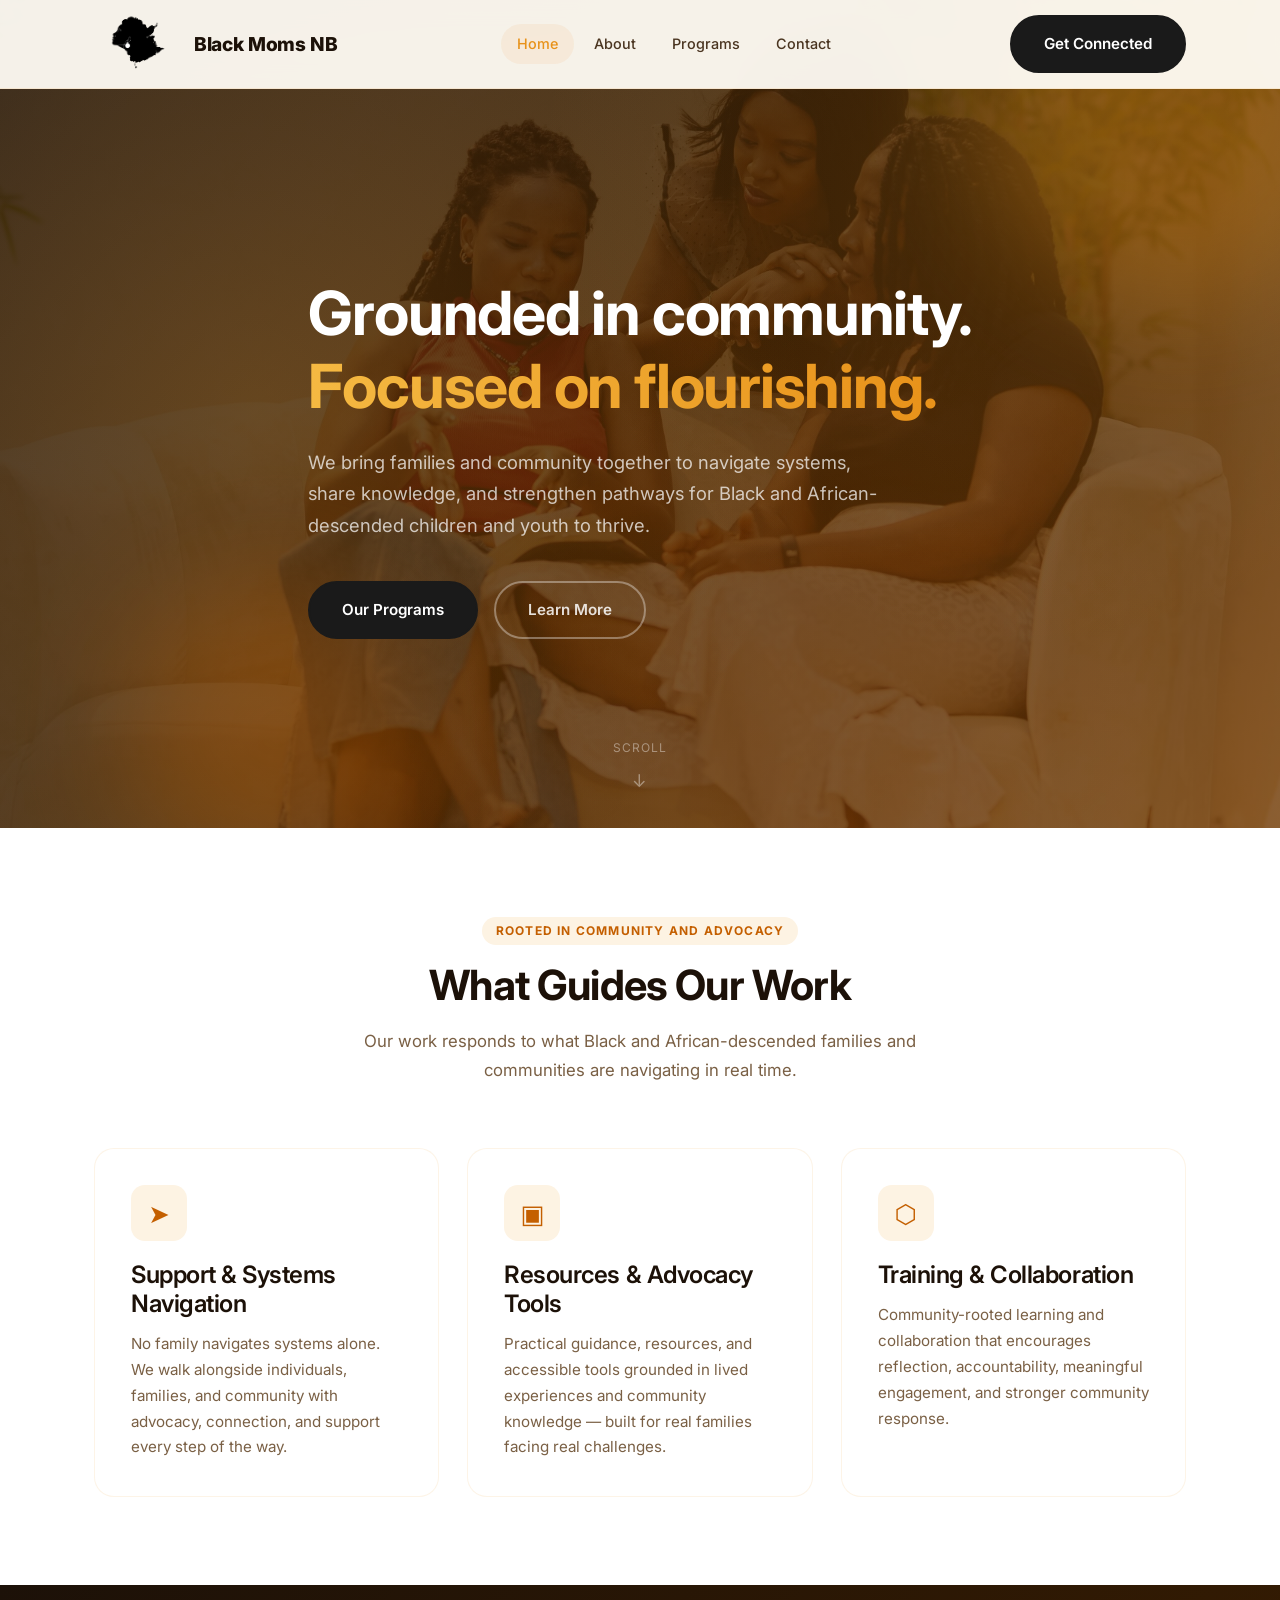
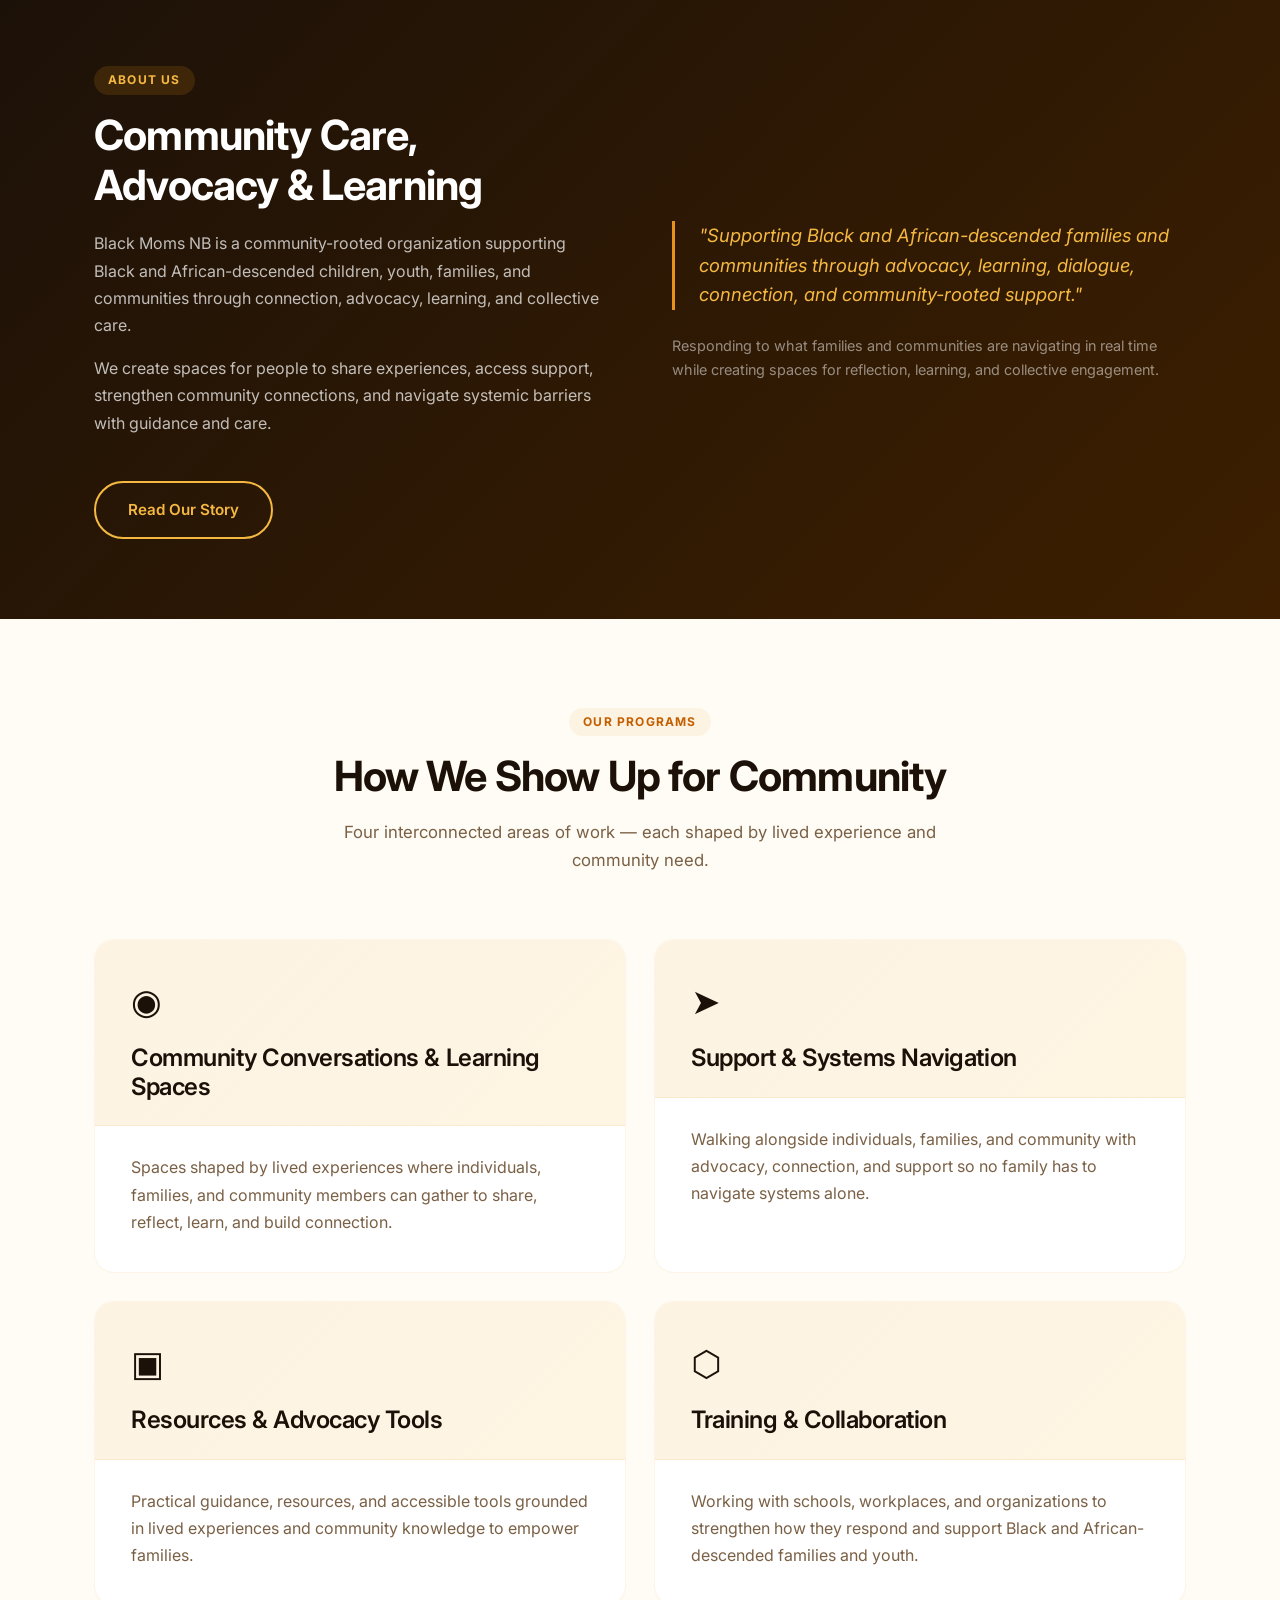
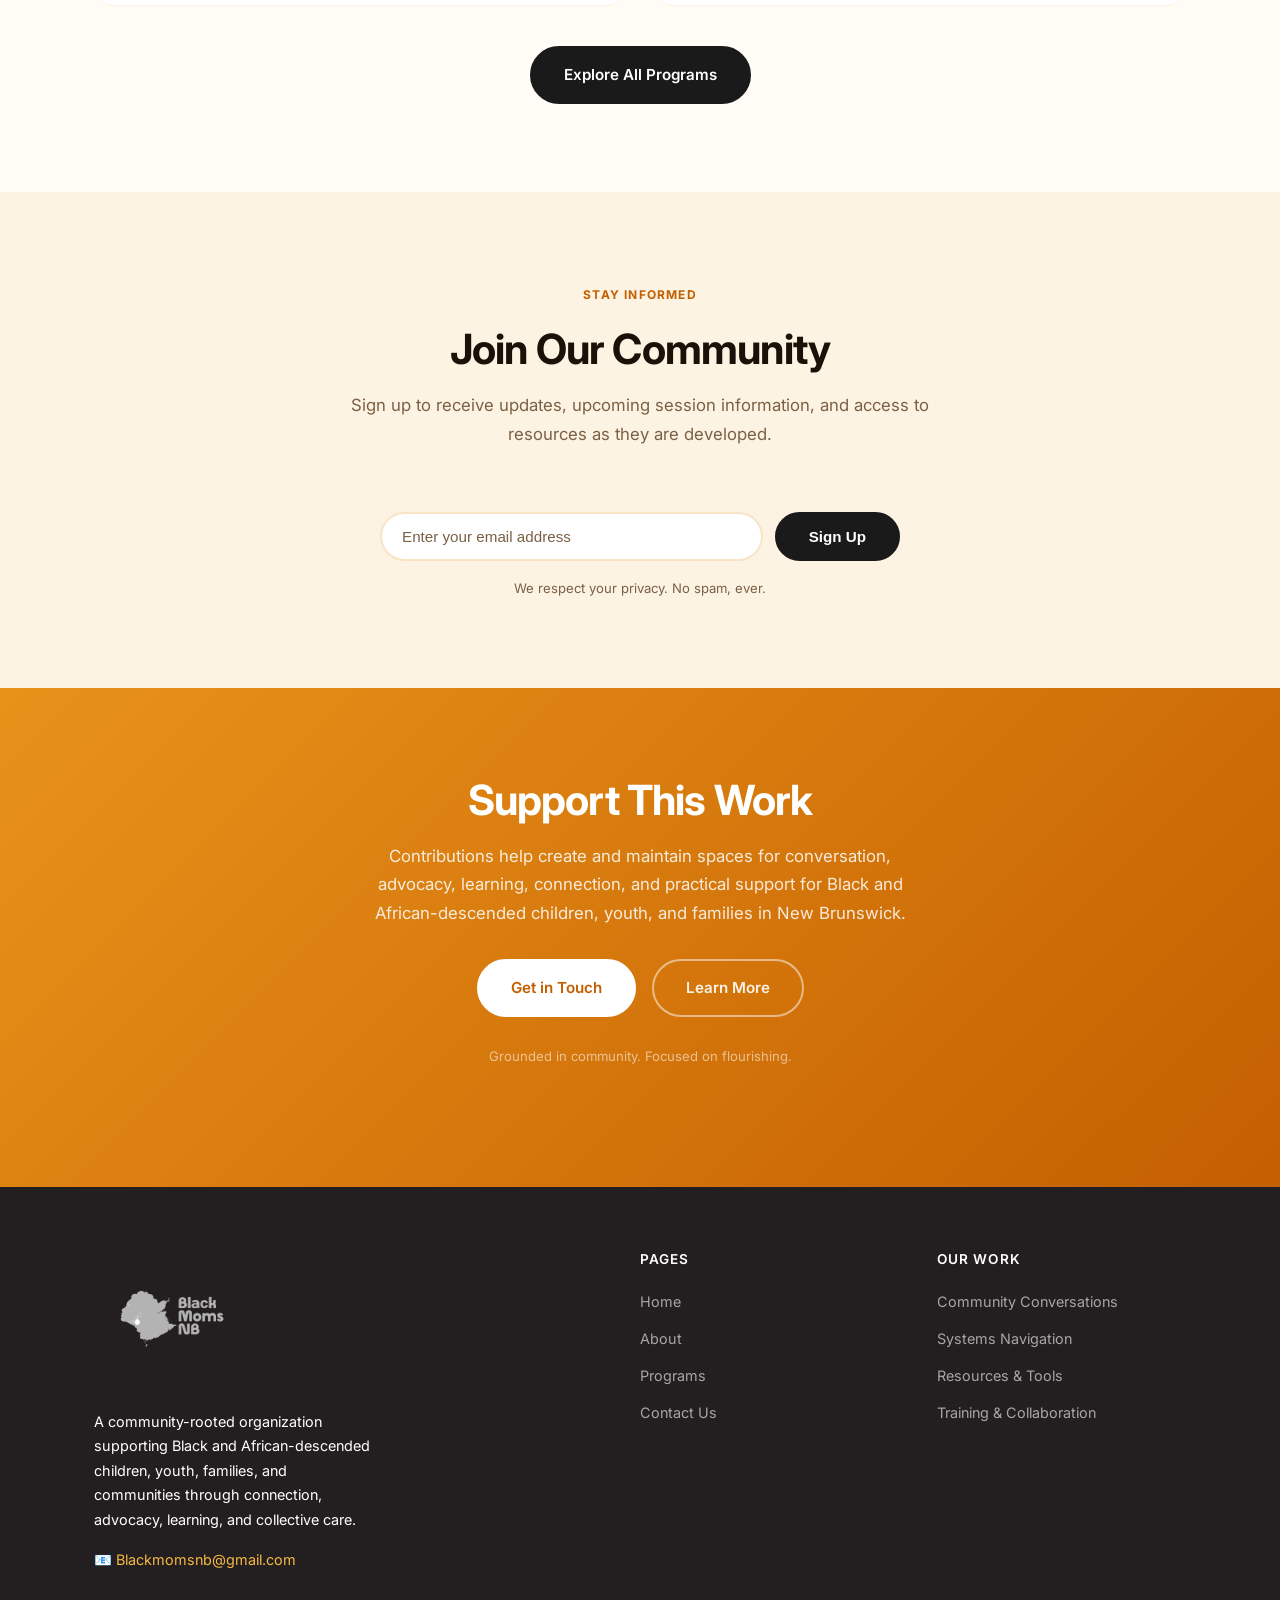
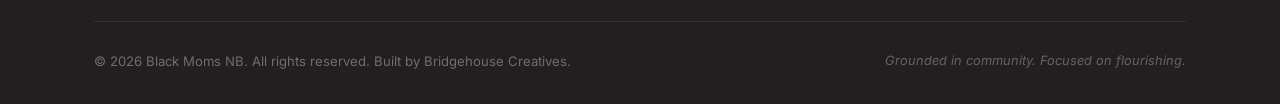
==== commit 6b67d0c7: "Remove Team page from navigation, enlarge logo, add org name in nav" ====
--- a/index.html
+++ b/index.html
@@ -17,12 +17,12 @@
   <div class="container">
     <div class="nav__inner">
       <a href="index.html" class="nav__logo">
-        <img src="Black%20Moms%20NB%20Logo.png" alt="Black Moms NB" style="height:60px;width:auto;display:block;" />
+        <img src="Black%20Moms%20NB%20Logo.png" alt="Black Moms NB" style="height:76px;width:auto;display:block;" />
+        <span class="nav__org-name">Black Moms NB</span>
       </a>
       <ul class="nav__links">
         <li><a href="index.html">Home</a></li>
         <li><a href="about.html">About</a></li>
-        <li><a href="team.html">Team</a></li>
         <li><a href="programs.html">Programs</a></li>
         <li><a href="contact.html">Contact</a></li>
       </ul>
@@ -41,7 +41,6 @@
   <button class="nav__mobile-close" id="mobile-close" aria-label="Close menu">&times;</button>
   <a href="index.html">Home</a>
   <a href="about.html">About</a>
-  <a href="team.html">Team</a>
   <a href="programs.html">Programs</a>
   <a href="contact.html">Contact</a>
   <a href="contact.html" class="btn btn--primary" style="margin-top:16px;">Get Connected</a>
@@ -111,7 +110,7 @@
       </div>
       <div>
         <blockquote class="about-strip__quote">
-          “Supporting Black and African-descended families and communities through advocacy, learning, dialogue, connection, and community-rooted support.”
+          "Supporting Black and African-descended families and communities through advocacy, learning, dialogue, connection, and community-rooted support."
         </blockquote>
         <p style="margin-top:24px;font-size:0.9rem;color:rgba(255,255,255,0.5);">Responding to what families and communities are navigating in real time while creating spaces for reflection, learning, and collective engagement.</p>
       </div>
@@ -216,7 +215,6 @@
         <ul class="footer__links">
           <li><a href="index.html">Home</a></li>
           <li><a href="about.html">About</a></li>
-          <li><a href="team.html">Our Team</a></li>
           <li><a href="programs.html">Programs</a></li>
           <li><a href="contact.html">Contact Us</a></li>
         </ul>
--- a/styles.css
+++ b/styles.css
@@ -129,7 +129,7 @@
   display: flex;
   align-items: center;
   justify-content: space-between;
-  height: 72px;
+  min-height: 88px;
 }
 
 .nav__logo {
@@ -140,6 +140,20 @@
   font-size: 1.15rem;
   color: var(--dark);
   letter-spacing: -0.01em;
+}
+
+.nav__org-name {
+  font-weight: 800;
+  font-size: 1.2rem;
+  color: var(--dark);
+  letter-spacing: -0.01em;
+  white-space: nowrap;
+}
+
+.footer__brand .nav__org-name { color: var(--white); }
+
+@media (max-width: 580px) {
+  .nav__org-name { display: none; }
 }
 
 .nav__logo-mark {
@@ -257,7 +271,7 @@
 }
 
 /* ===== PAGE OFFSET ===== */
-.page-offset { padding-top: 72px; }
+.page-offset { padding-top: 88px; }
 
 /* ===== HERO ===== */
 .hero {
@@ -388,7 +402,7 @@
 }
 
 .hero__scroll::after {
-  content: '\2193';
+  content: '↓';
   font-size: 1.1rem;
 }
 
@@ -851,4 +865,4 @@
   .section { padding: 64px 0; }
   .card { padding: 24px; }
   .program-card__body, .program-card__header { padding-left: 24px; padding-right: 24px; }
-}+}
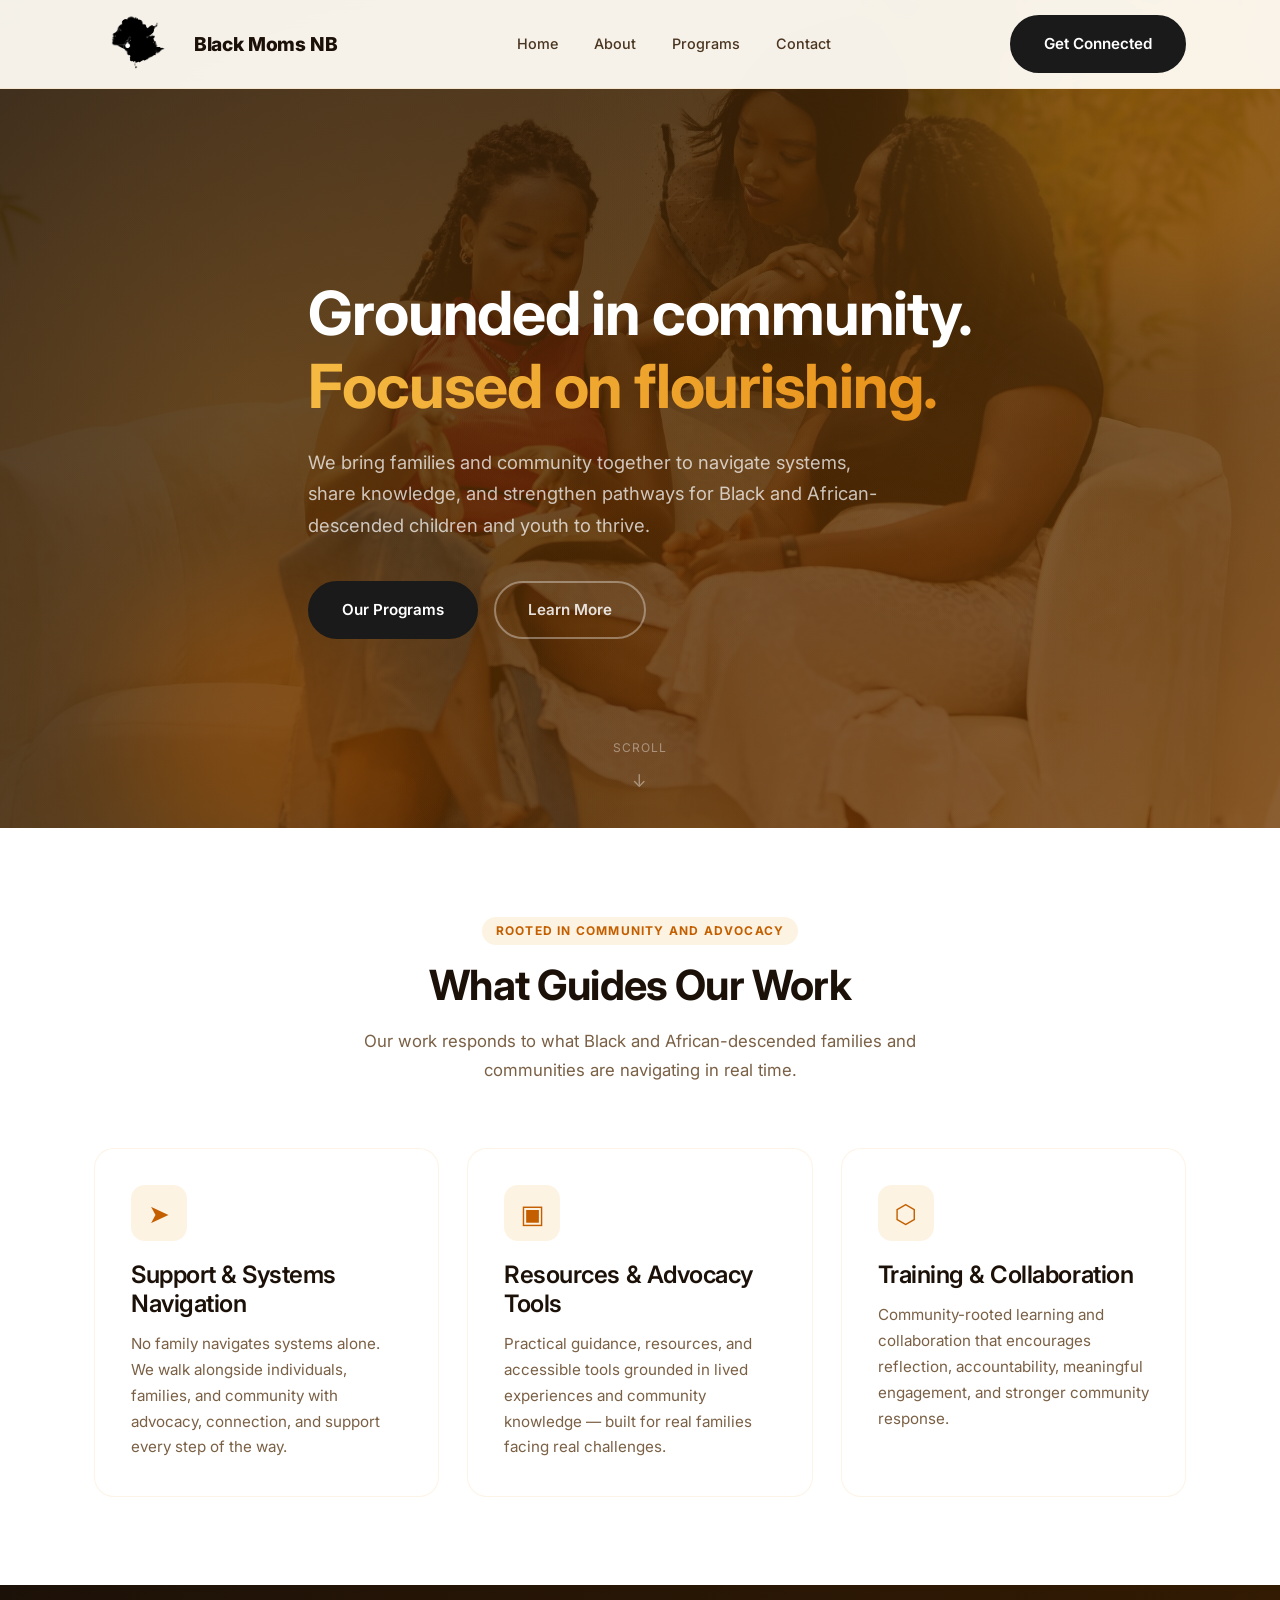
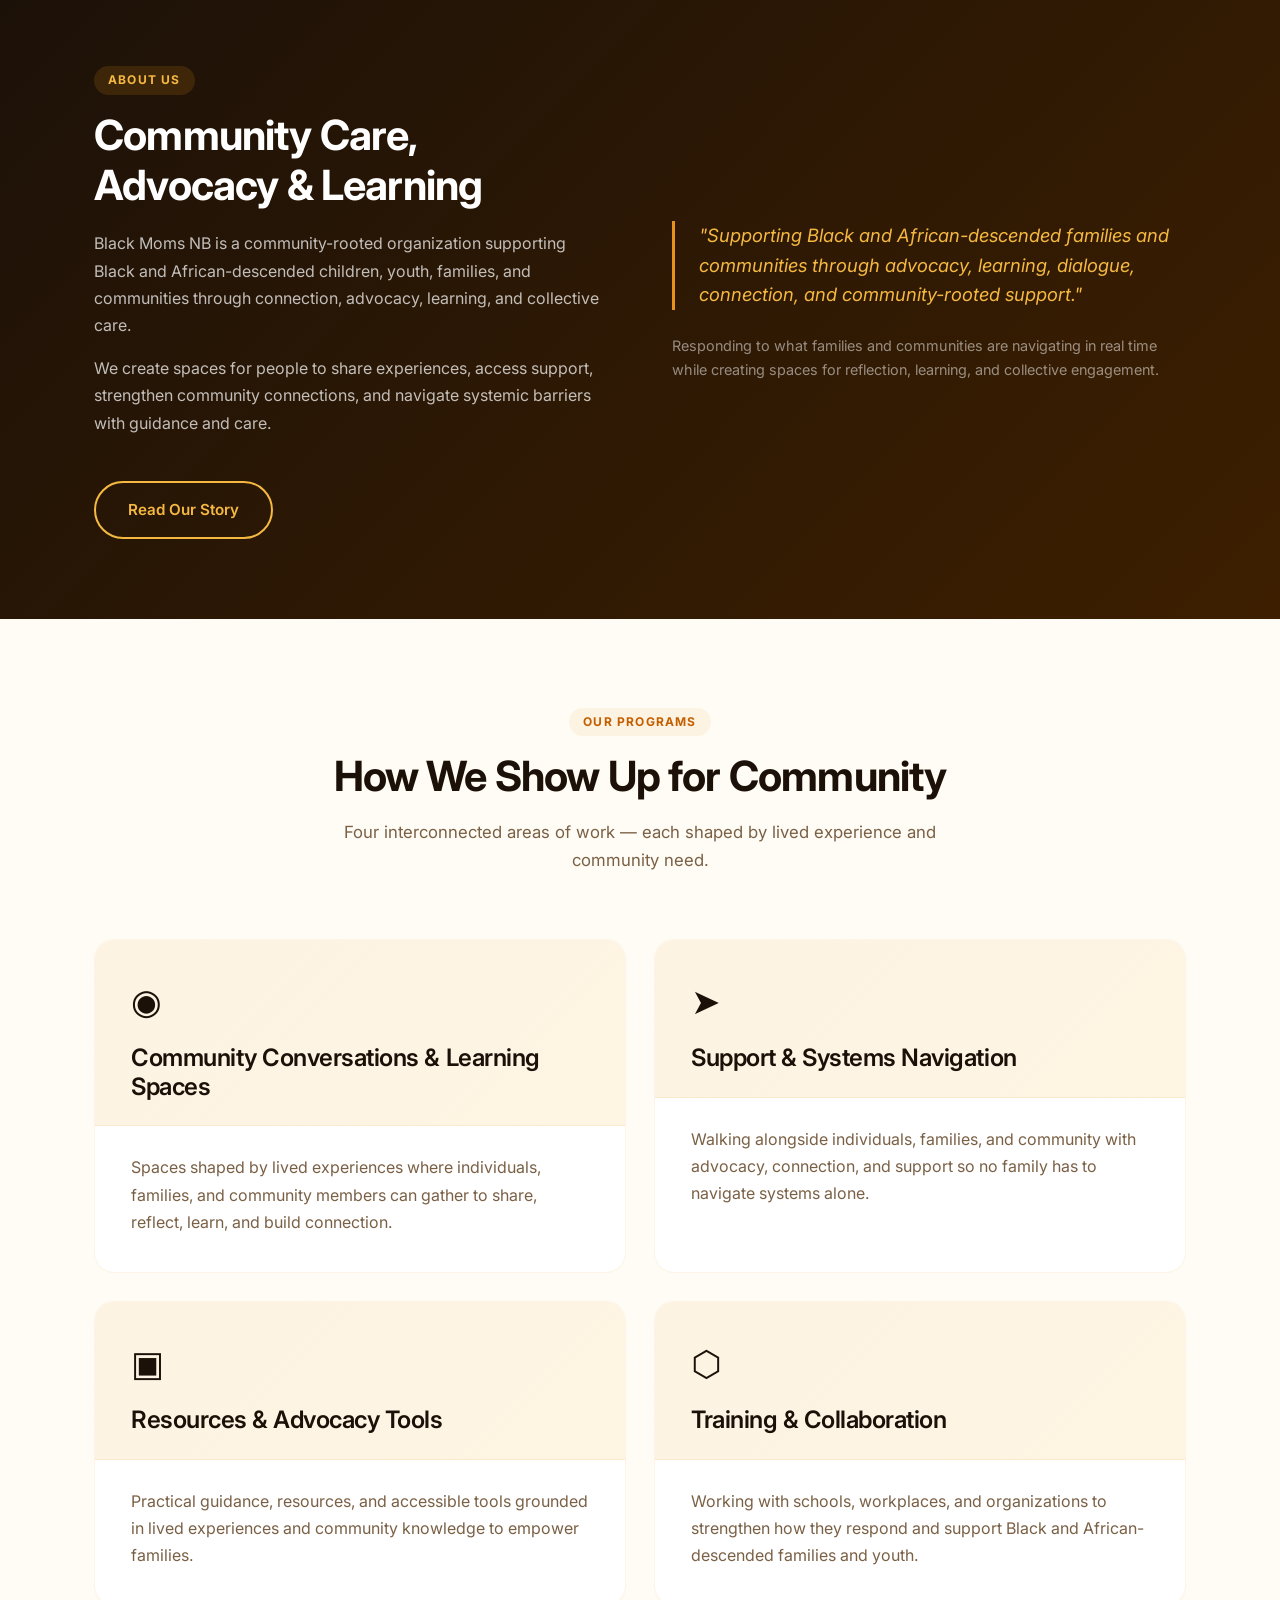
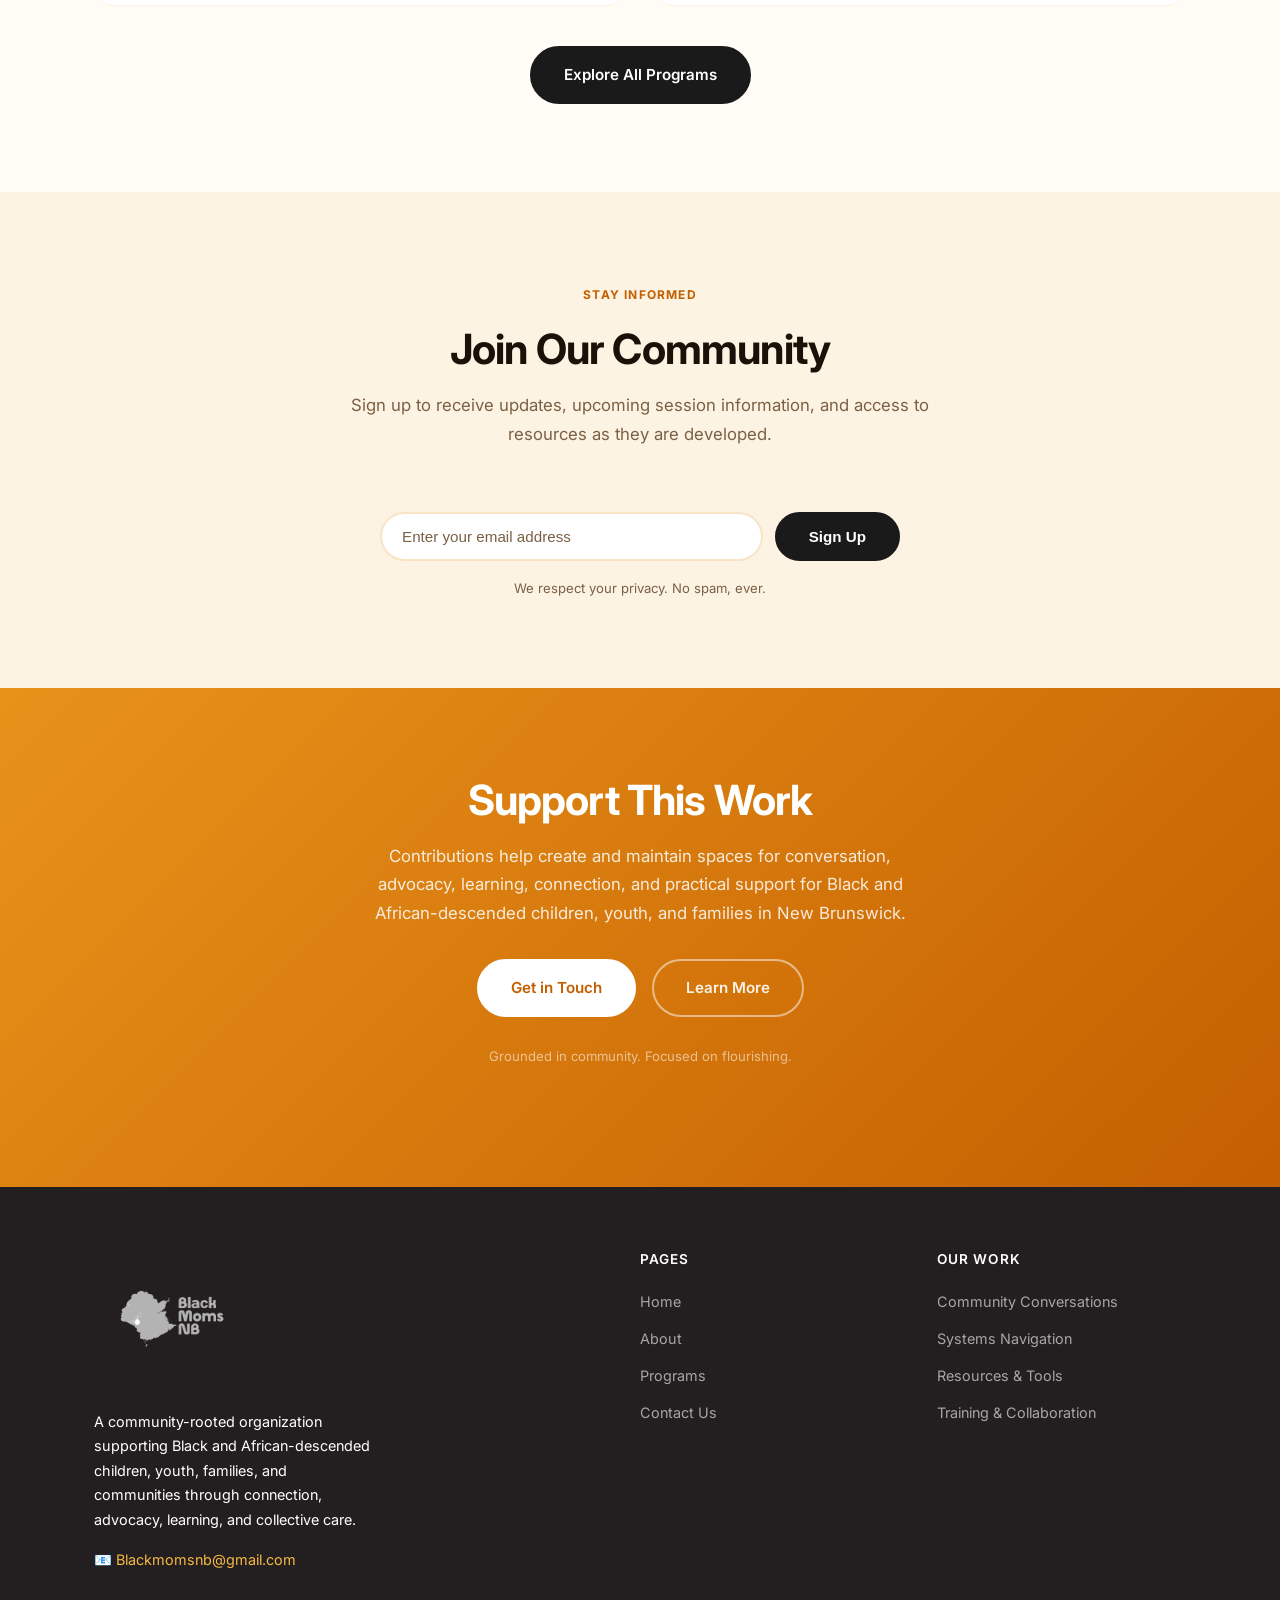
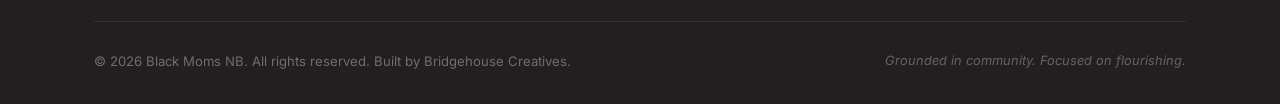
==== commit ecf8aba5: "Clean URLs: move pages into subdirectories, update all links" ====
--- a/index.html
+++ b/index.html
@@ -16,18 +16,18 @@
 <nav class="nav" id="nav">
   <div class="container">
     <div class="nav__inner">
-      <a href="index.html" class="nav__logo">
+      <a href="/" class="nav__logo">
         <img src="Black%20Moms%20NB%20Logo.png" alt="Black Moms NB" style="height:76px;width:auto;display:block;" />
         <span class="nav__org-name">Black Moms NB</span>
       </a>
       <ul class="nav__links">
-        <li><a href="index.html">Home</a></li>
-        <li><a href="about.html">About</a></li>
-        <li><a href="programs.html">Programs</a></li>
-        <li><a href="contact.html">Contact</a></li>
+        <li><a href="/">Home</a></li>
+        <li><a href="/about/">About</a></li>
+        <li><a href="/programs/">Programs</a></li>
+        <li><a href="/contact/">Contact</a></li>
       </ul>
       <div class="nav__cta">
-        <a href="contact.html" class="btn btn--primary">Get Connected</a>
+        <a href="/contact/" class="btn btn--primary">Get Connected</a>
       </div>
       <button class="nav__hamburger" id="hamburger" aria-label="Open menu">
         <span></span><span></span><span></span>
@@ -39,11 +39,11 @@
 <!-- Mobile Nav -->
 <div class="nav__mobile" id="mobile-nav">
   <button class="nav__mobile-close" id="mobile-close" aria-label="Close menu">&times;</button>
-  <a href="index.html">Home</a>
-  <a href="about.html">About</a>
-  <a href="programs.html">Programs</a>
-  <a href="contact.html">Contact</a>
-  <a href="contact.html" class="btn btn--primary" style="margin-top:16px;">Get Connected</a>
+  <a href="/">Home</a>
+  <a href="/about/">About</a>
+  <a href="/programs/">Programs</a>
+  <a href="/contact/">Contact</a>
+  <a href="/contact/" class="btn btn--primary" style="margin-top:16px;">Get Connected</a>
 </div>
 
 <!-- ===== HERO ===== -->
@@ -61,8 +61,8 @@
         We bring families and community together to navigate systems, share knowledge, and strengthen pathways for Black and African-descended children and youth to thrive.
       </p>
       <div class="hero__actions">
-        <a href="programs.html" class="btn btn--primary">Our Programs</a>
-        <a href="about.html" class="btn btn--outline" style="color:rgba(255,255,255,0.85); border-color:rgba(255,255,255,0.35);">Learn More</a>
+        <a href="/programs/" class="btn btn--primary">Our Programs</a>
+        <a href="/about/" class="btn btn--outline" style="color:rgba(255,255,255,0.85); border-color:rgba(255,255,255,0.35);">Learn More</a>
       </div>
     </div>
   </div>
@@ -106,7 +106,7 @@
         <h2>Community Care, Advocacy &amp; Learning</h2>
         <p>Black Moms NB is a community-rooted organization supporting Black and African-descended children, youth, families, and communities through connection, advocacy, learning, and collective care.</p>
         <p style="margin-top:12px;">We create spaces for people to share experiences, access support, strengthen community connections, and navigate systemic barriers with guidance and care.</p>
-        <a href="about.html" class="btn btn--outline" style="margin-top:28px;color:var(--amber-light);border-color:var(--amber-light);">Read Our Story</a>
+        <a href="/about/" class="btn btn--outline" style="margin-top:28px;color:var(--amber-light);border-color:var(--amber-light);">Read Our Story</a>
       </div>
       <div>
         <blockquote class="about-strip__quote">
@@ -165,7 +165,7 @@
       </div>
     </div>
     <div style="text-align:center;margin-top:40px;">
-      <a href="programs.html" class="btn btn--primary">Explore All Programs</a>
+      <a href="/programs/" class="btn btn--primary">Explore All Programs</a>
     </div>
   </div>
 </section>
@@ -192,8 +192,8 @@
     <h2>Support This Work</h2>
     <p>Contributions help create and maintain spaces for conversation, advocacy, learning, connection, and practical support for Black and African-descended children, youth, and families in New Brunswick.</p>
     <div style="display:flex;flex-wrap:wrap;gap:16px;justify-content:center;">
-      <a href="contact.html" class="btn btn--white">Get in Touch</a>
-      <a href="about.html" class="btn btn--outline" style="color:rgba(255,255,255,0.9);border-color:rgba(255,255,255,0.5);">Learn More</a>
+      <a href="/contact/" class="btn btn--white">Get in Touch</a>
+      <a href="/about/" class="btn btn--outline" style="color:rgba(255,255,255,0.9);border-color:rgba(255,255,255,0.5);">Learn More</a>
     </div>
     <p style="margin-top:28px;font-size:0.82rem;opacity:0.65;">Grounded in community. Focused on flourishing.</p>
   </div>
@@ -204,7 +204,7 @@
   <div class="container">
     <div class="footer__inner">
       <div class="footer__brand">
-        <a href="index.html" class="nav__logo">
+        <a href="/" class="nav__logo">
           <img src="BlackMomsNBLogowhite.png" alt="Black Moms NB" style="height:130px;width:auto;display:block;max-width:none;" />
         </a>
         <p>A community-rooted organization supporting Black and African-descended children, youth, families, and communities through connection, advocacy, learning, and collective care.</p>
@@ -213,19 +213,19 @@
       <div class="footer__col">
         <h4>Pages</h4>
         <ul class="footer__links">
-          <li><a href="index.html">Home</a></li>
-          <li><a href="about.html">About</a></li>
-          <li><a href="programs.html">Programs</a></li>
-          <li><a href="contact.html">Contact Us</a></li>
+          <li><a href="/">Home</a></li>
+          <li><a href="/about/">About</a></li>
+          <li><a href="/programs/">Programs</a></li>
+          <li><a href="/contact/">Contact Us</a></li>
         </ul>
       </div>
       <div class="footer__col">
         <h4>Our Work</h4>
         <ul class="footer__links">
-          <li><a href="programs.html#conversations">Community Conversations</a></li>
-          <li><a href="programs.html#navigation">Systems Navigation</a></li>
-          <li><a href="programs.html#resources">Resources &amp; Tools</a></li>
-          <li><a href="programs.html#training">Training &amp; Collaboration</a></li>
+          <li><a href="/programs/#conversations">Community Conversations</a></li>
+          <li><a href="/programs/#navigation">Systems Navigation</a></li>
+          <li><a href="/programs/#resources">Resources &amp; Tools</a></li>
+          <li><a href="/programs/#training">Training &amp; Collaboration</a></li>
         </ul>
       </div>
     </div>
--- a/styles.css
+++ b/styles.css
@@ -152,8 +152,8 @@
 
 .footer__brand .nav__org-name { color: var(--white); }
 
-@media (max-width: 580px) {
-  .nav__org-name { display: none; }
+@media (max-width: 480px) {
+  .nav__org-name { font-size: 0.95rem; }
 }
 
 .nav__logo-mark {
@@ -402,7 +402,7 @@
 }
 
 .hero__scroll::after {
-  content: '↓';
+  content: '\2193';
   font-size: 1.1rem;
 }
 
@@ -865,4 +865,5 @@
   .section { padding: 64px 0; }
   .card { padding: 24px; }
   .program-card__body, .program-card__header { padding-left: 24px; padding-right: 24px; }
-}
+  .nav__org-name { font-size: 0.95rem; }
+}
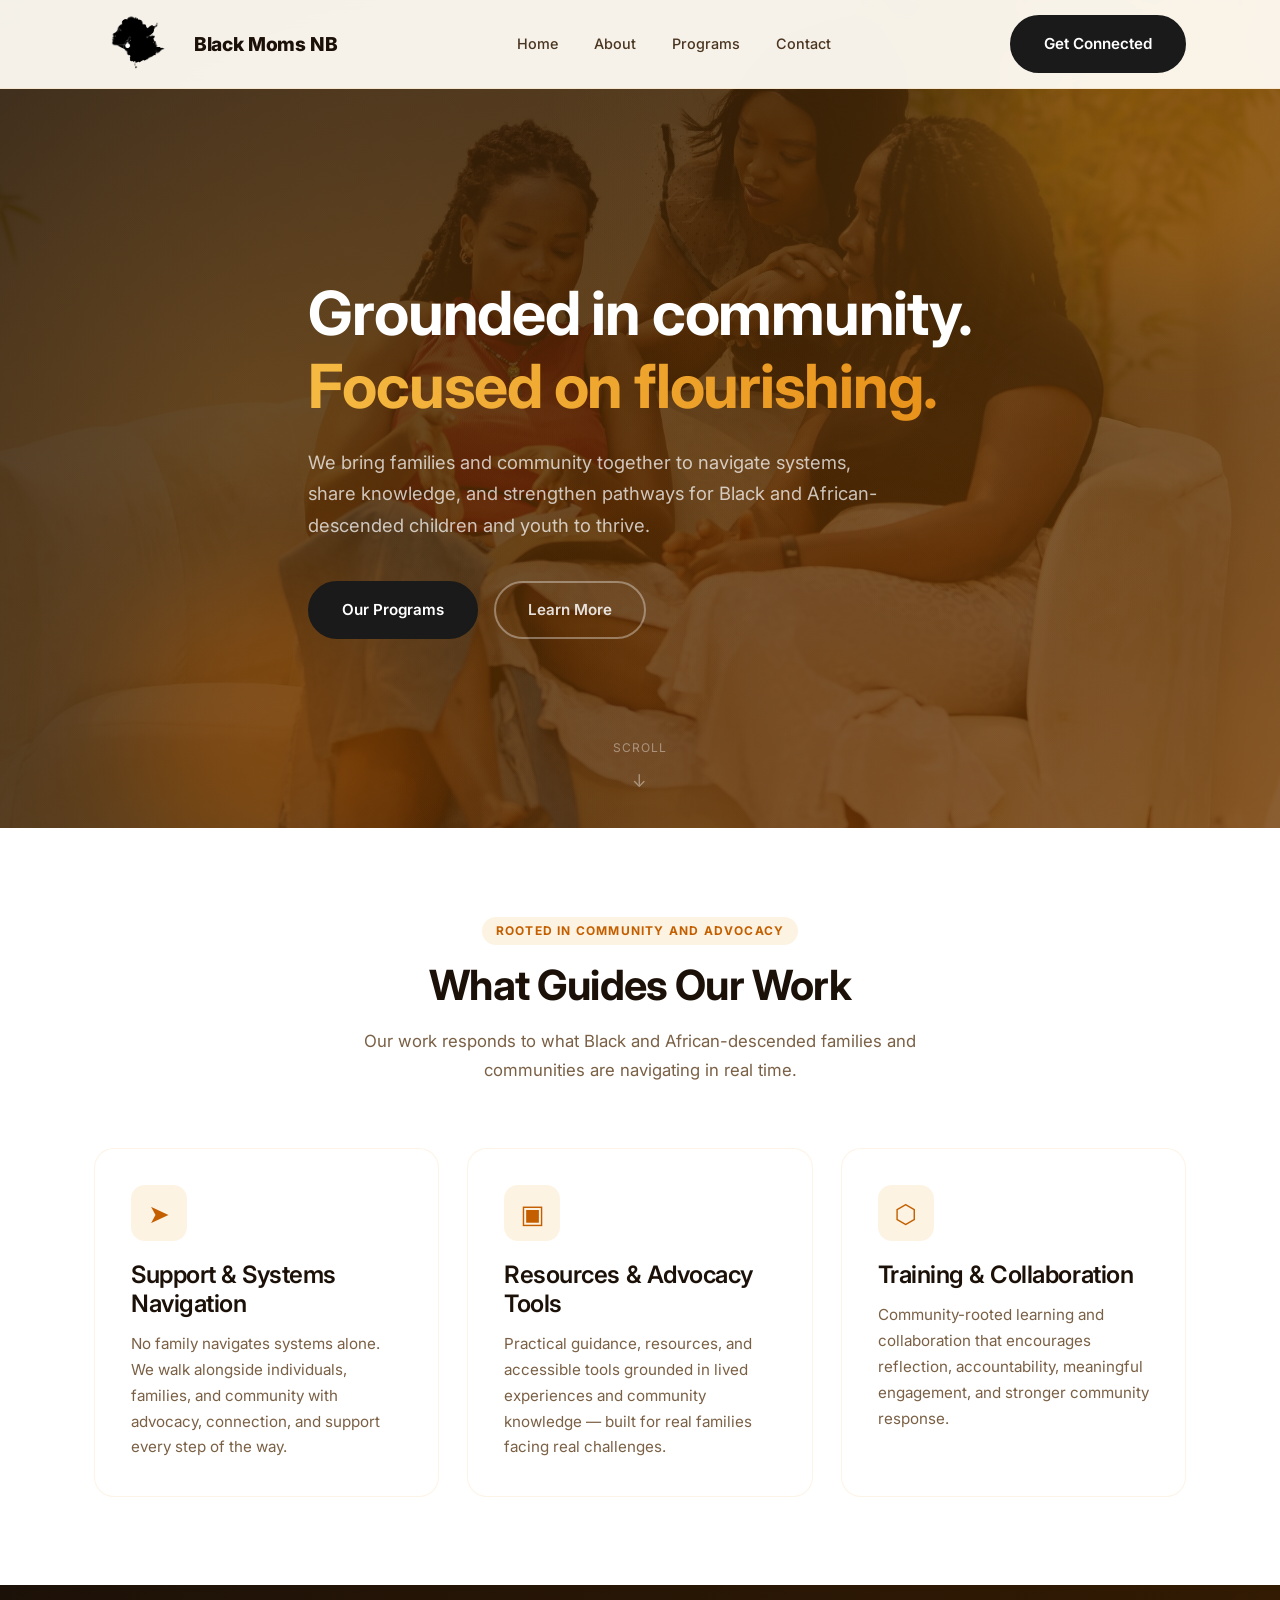
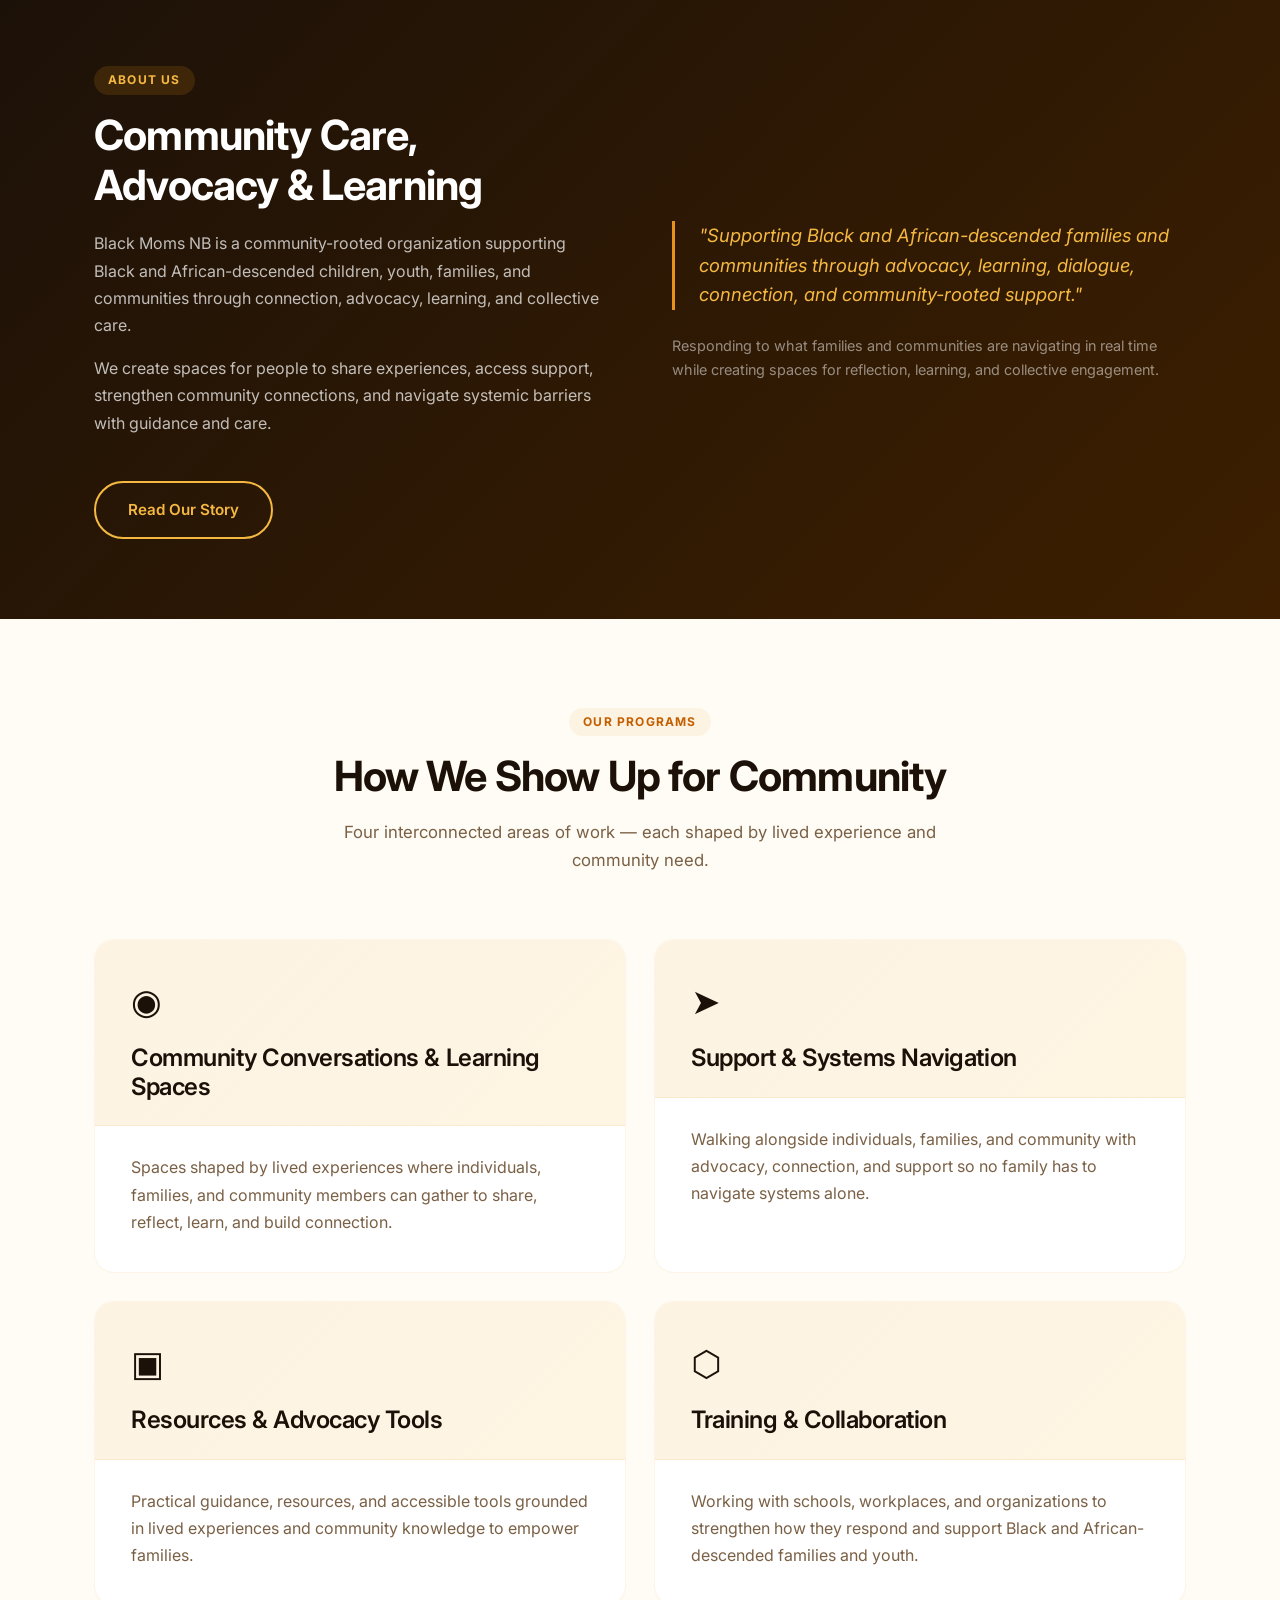
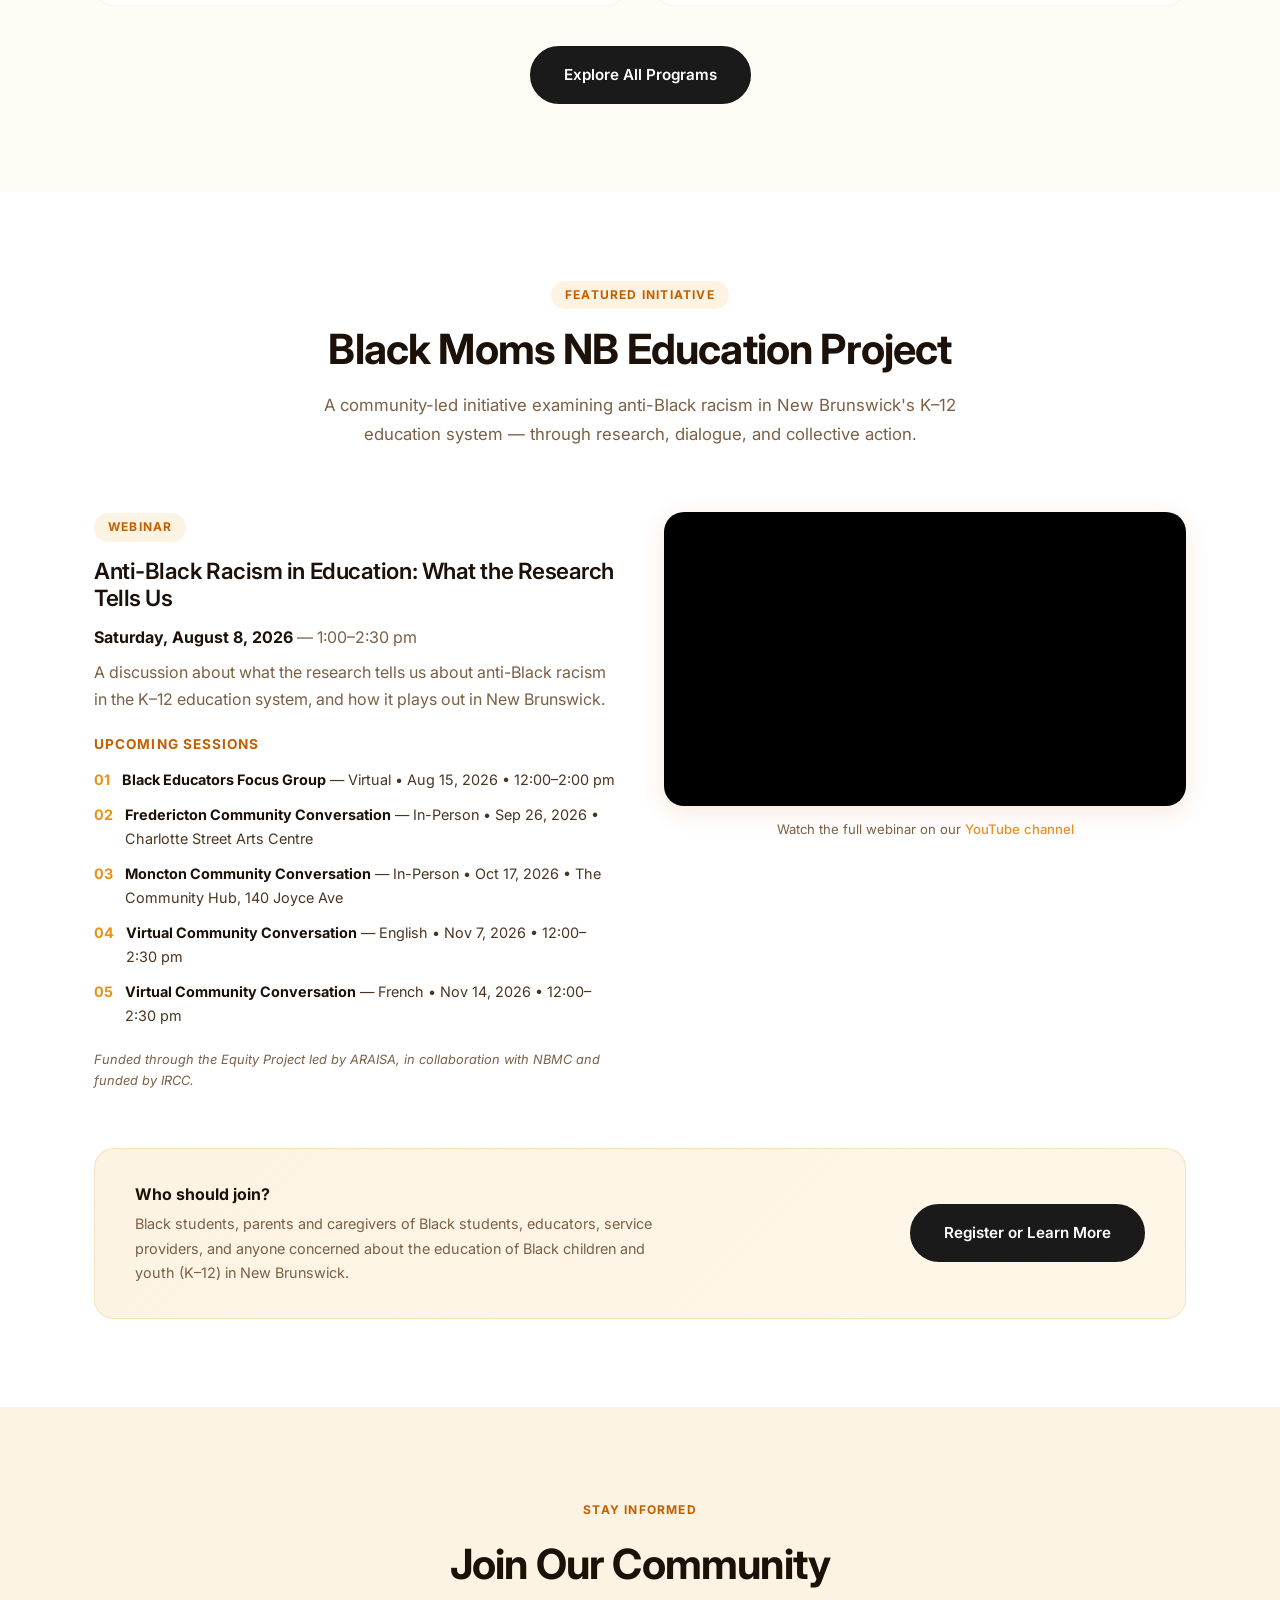
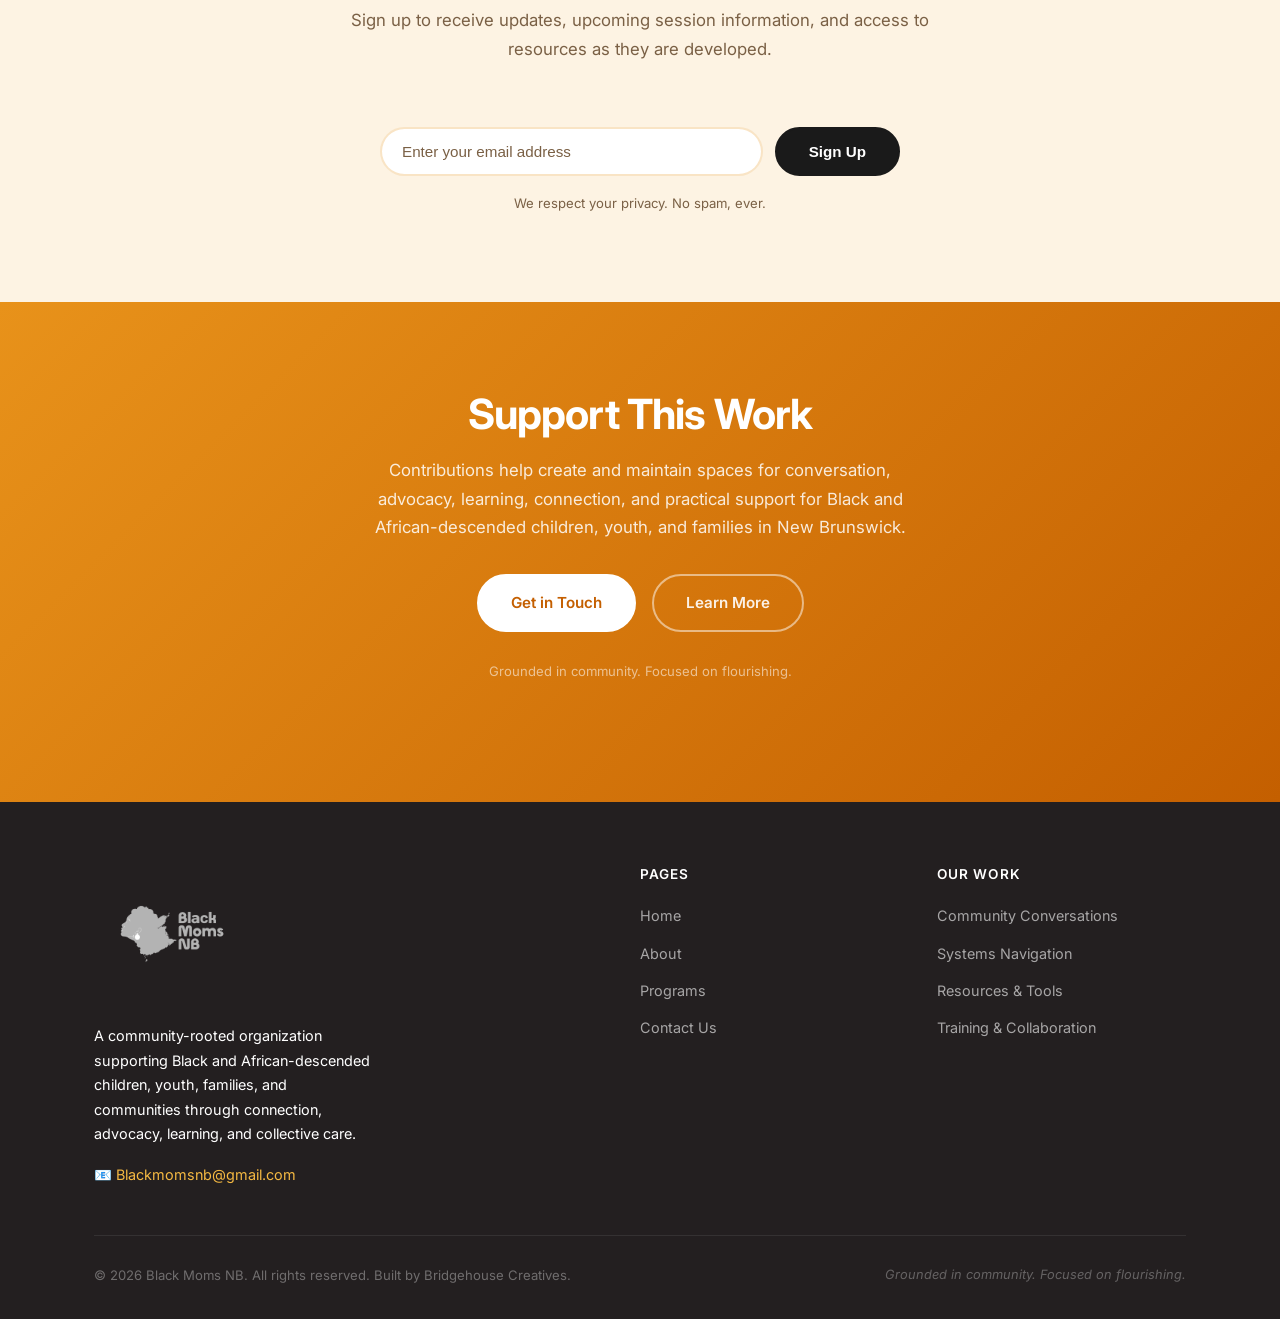
==== commit 123f0886: "Add Education Project section to home page with webinar details and YouTube embed Co-Authored-By: Cl" ====
--- a/index.html
+++ b/index.html
@@ -170,6 +170,61 @@
   </div>
 </section>
 
+<!-- ===== EDUCATION PROJECT ===== -->
+<section class="section" style="background:var(--white);">
+  <div class="container">
+    <div class="section-header">
+      <div class="section-tag">Featured Initiative</div>
+      <h2>Black Moms NB Education Project</h2>
+      <p>A community-led initiative examining anti-Black racism in New Brunswick's K–12 education system — through research, dialogue, and collective action.</p>
+    </div>
+
+    <div class="grid-2" style="align-items:start;gap:48px;margin-bottom:56px;">
+      <div data-reveal>
+        <div class="section-tag" style="margin-bottom:16px;">Webinar</div>
+        <h3 style="font-size:1.4rem;color:var(--dark);margin-bottom:12px;">Anti-Black Racism in Education: What the Research Tells Us</h3>
+        <p style="color:var(--muted);margin-bottom:8px;"><strong style="color:var(--dark);">Saturday, August 8, 2026</strong> &mdash; 1:00–2:30 pm</p>
+        <p style="color:var(--muted);margin-bottom:20px;">A discussion about what the research tells us about anti-Black racism in the K–12 education system, and how it plays out in New Brunswick.</p>
+
+        <p style="font-size:0.85rem;font-weight:700;text-transform:uppercase;letter-spacing:0.08em;color:var(--orange-deep);margin-bottom:12px;">Upcoming Sessions</p>
+        <ul style="list-style:none;display:flex;flex-direction:column;gap:10px;">
+          <li style="display:flex;gap:12px;font-size:0.9rem;color:var(--mid);"><span style="color:var(--amber);font-weight:700;flex-shrink:0;">01</span><span><strong style="color:var(--dark);">Black Educators Focus Group</strong> &mdash; Virtual &bull; Aug 15, 2026 &bull; 12:00–2:00 pm</span></li>
+          <li style="display:flex;gap:12px;font-size:0.9rem;color:var(--mid);"><span style="color:var(--amber);font-weight:700;flex-shrink:0;">02</span><span><strong style="color:var(--dark);">Fredericton Community Conversation</strong> &mdash; In-Person &bull; Sep 26, 2026 &bull; Charlotte Street Arts Centre</span></li>
+          <li style="display:flex;gap:12px;font-size:0.9rem;color:var(--mid);"><span style="color:var(--amber);font-weight:700;flex-shrink:0;">03</span><span><strong style="color:var(--dark);">Moncton Community Conversation</strong> &mdash; In-Person &bull; Oct 17, 2026 &bull; The Community Hub, 140 Joyce Ave</span></li>
+          <li style="display:flex;gap:12px;font-size:0.9rem;color:var(--mid);"><span style="color:var(--amber);font-weight:700;flex-shrink:0;">04</span><span><strong style="color:var(--dark);">Virtual Community Conversation</strong> &mdash; English &bull; Nov 7, 2026 &bull; 12:00–2:30 pm</span></li>
+          <li style="display:flex;gap:12px;font-size:0.9rem;color:var(--mid);"><span style="color:var(--amber);font-weight:700;flex-shrink:0;">05</span><span><strong style="color:var(--dark);">Virtual Community Conversation</strong> &mdash; French &bull; Nov 14, 2026 &bull; 12:00–2:30 pm</span></li>
+        </ul>
+
+        <p style="margin-top:20px;font-size:0.8rem;color:var(--muted);font-style:italic;">Funded through the Equity Project led by ARAISA, in collaboration with NBMC and funded by IRCC.</p>
+      </div>
+
+      <div data-reveal>
+        <div style="border-radius:var(--radius-lg);overflow:hidden;box-shadow:var(--shadow-md);aspect-ratio:16/9;background:#000;">
+          <iframe
+            width="100%"
+            height="100%"
+            src="https://www.youtube.com/embed/QJ-O1Iykc-E"
+            title="Black Moms NB Education Project Webinar — Anti-Black Racism in Education"
+            frameborder="0"
+            allow="accelerometer; autoplay; clipboard-write; encrypted-media; gyroscope; picture-in-picture; web-share"
+            allowfullscreen
+            style="display:block;width:100%;height:100%;">
+          </iframe>
+        </div>
+        <p style="margin-top:12px;font-size:0.82rem;color:var(--muted);text-align:center;">Watch the full webinar on our <a href="https://www.youtube.com/watch?v=QJ-O1Iykc-E" target="_blank" rel="noopener" style="color:var(--amber);font-weight:500;">YouTube channel</a></p>
+      </div>
+    </div>
+
+    <div style="background:linear-gradient(135deg,var(--amber-pale),rgba(245,185,66,0.12));border:1px solid rgba(232,146,26,0.2);border-radius:var(--radius-lg);padding:32px 40px;display:flex;flex-wrap:wrap;gap:32px;align-items:center;justify-content:space-between;" data-reveal>
+      <div>
+        <p style="font-weight:700;color:var(--dark);margin-bottom:4px;">Who should join?</p>
+        <p style="font-size:0.9rem;color:var(--muted);max-width:520px;">Black students, parents and caregivers of Black students, educators, service providers, and anyone concerned about the education of Black children and youth (K–12) in New Brunswick.</p>
+      </div>
+      <a href="/contact/" class="btn btn--primary" style="flex-shrink:0;">Register or Learn More</a>
+    </div>
+  </div>
+</section>
+
 <!-- ===== STAY CONNECTED / EMAIL SIGNUP ===== -->
 <section class="section signup">
   <div class="container">
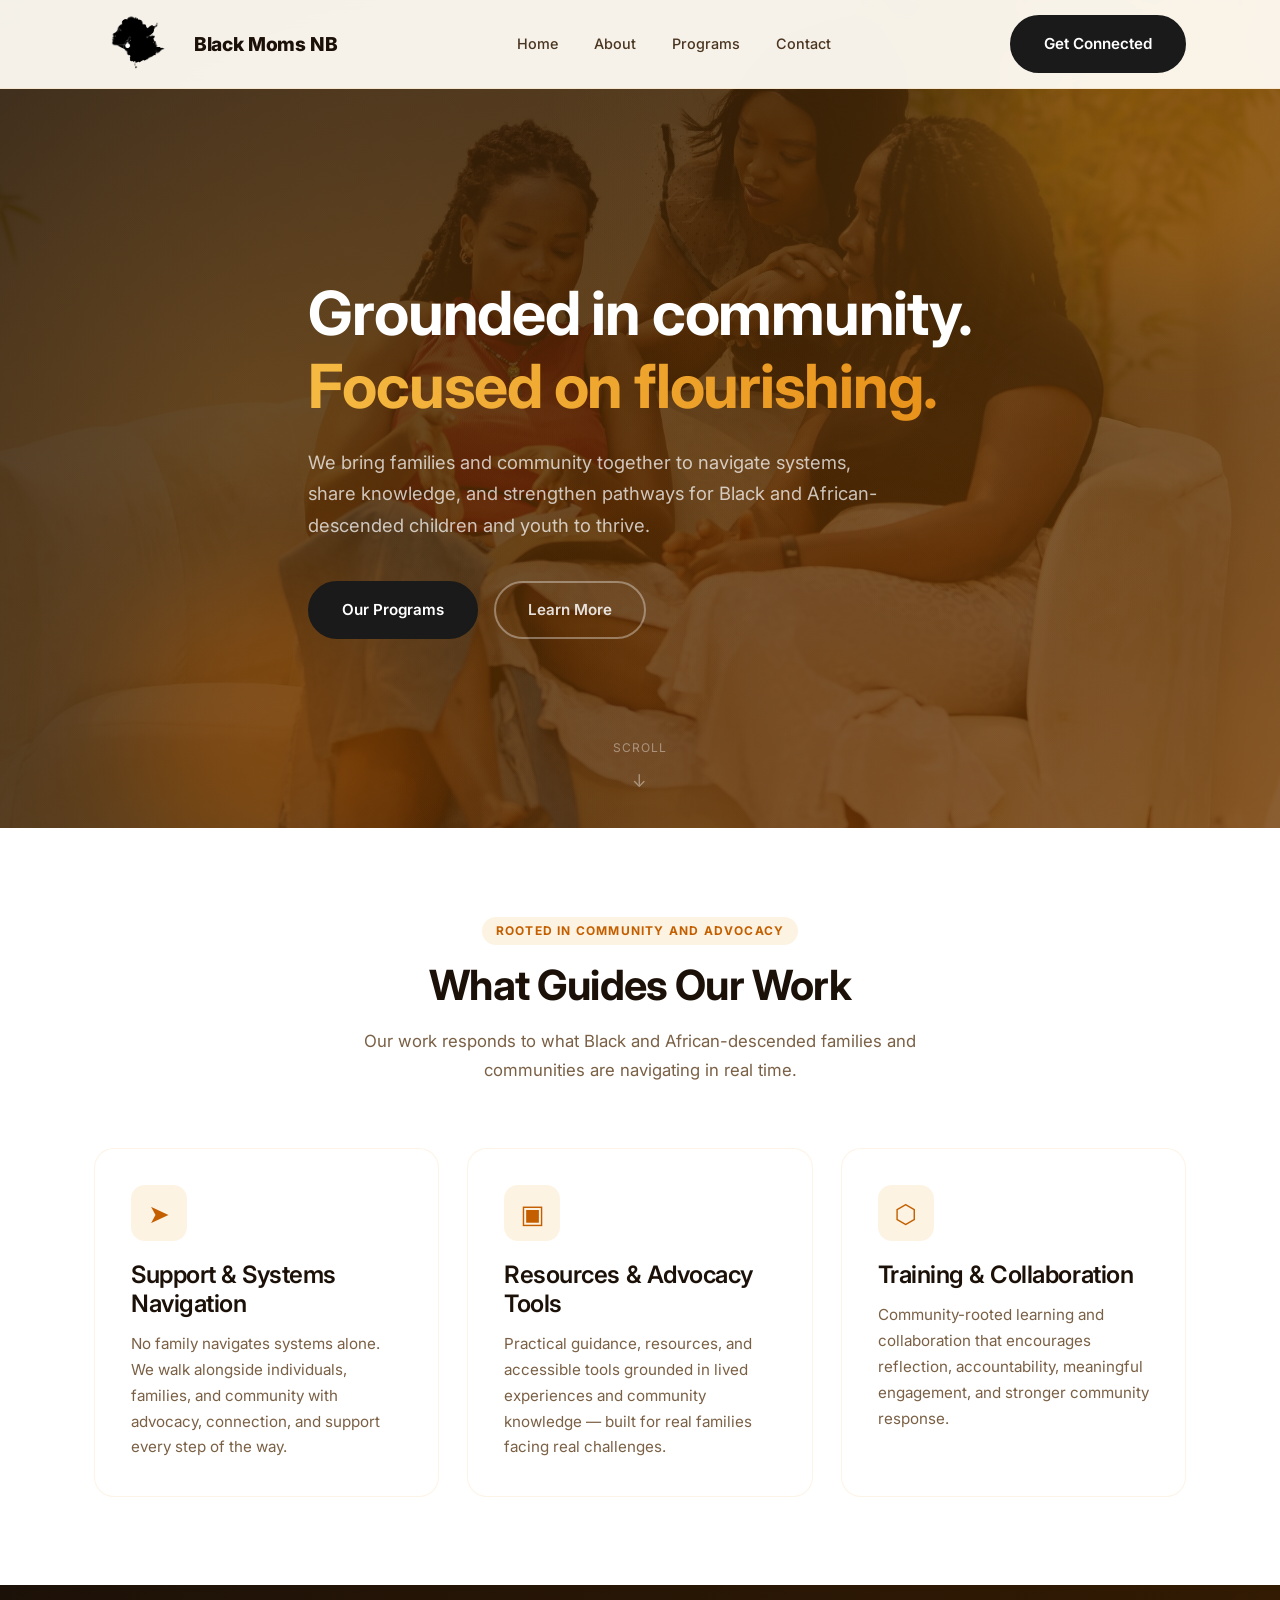
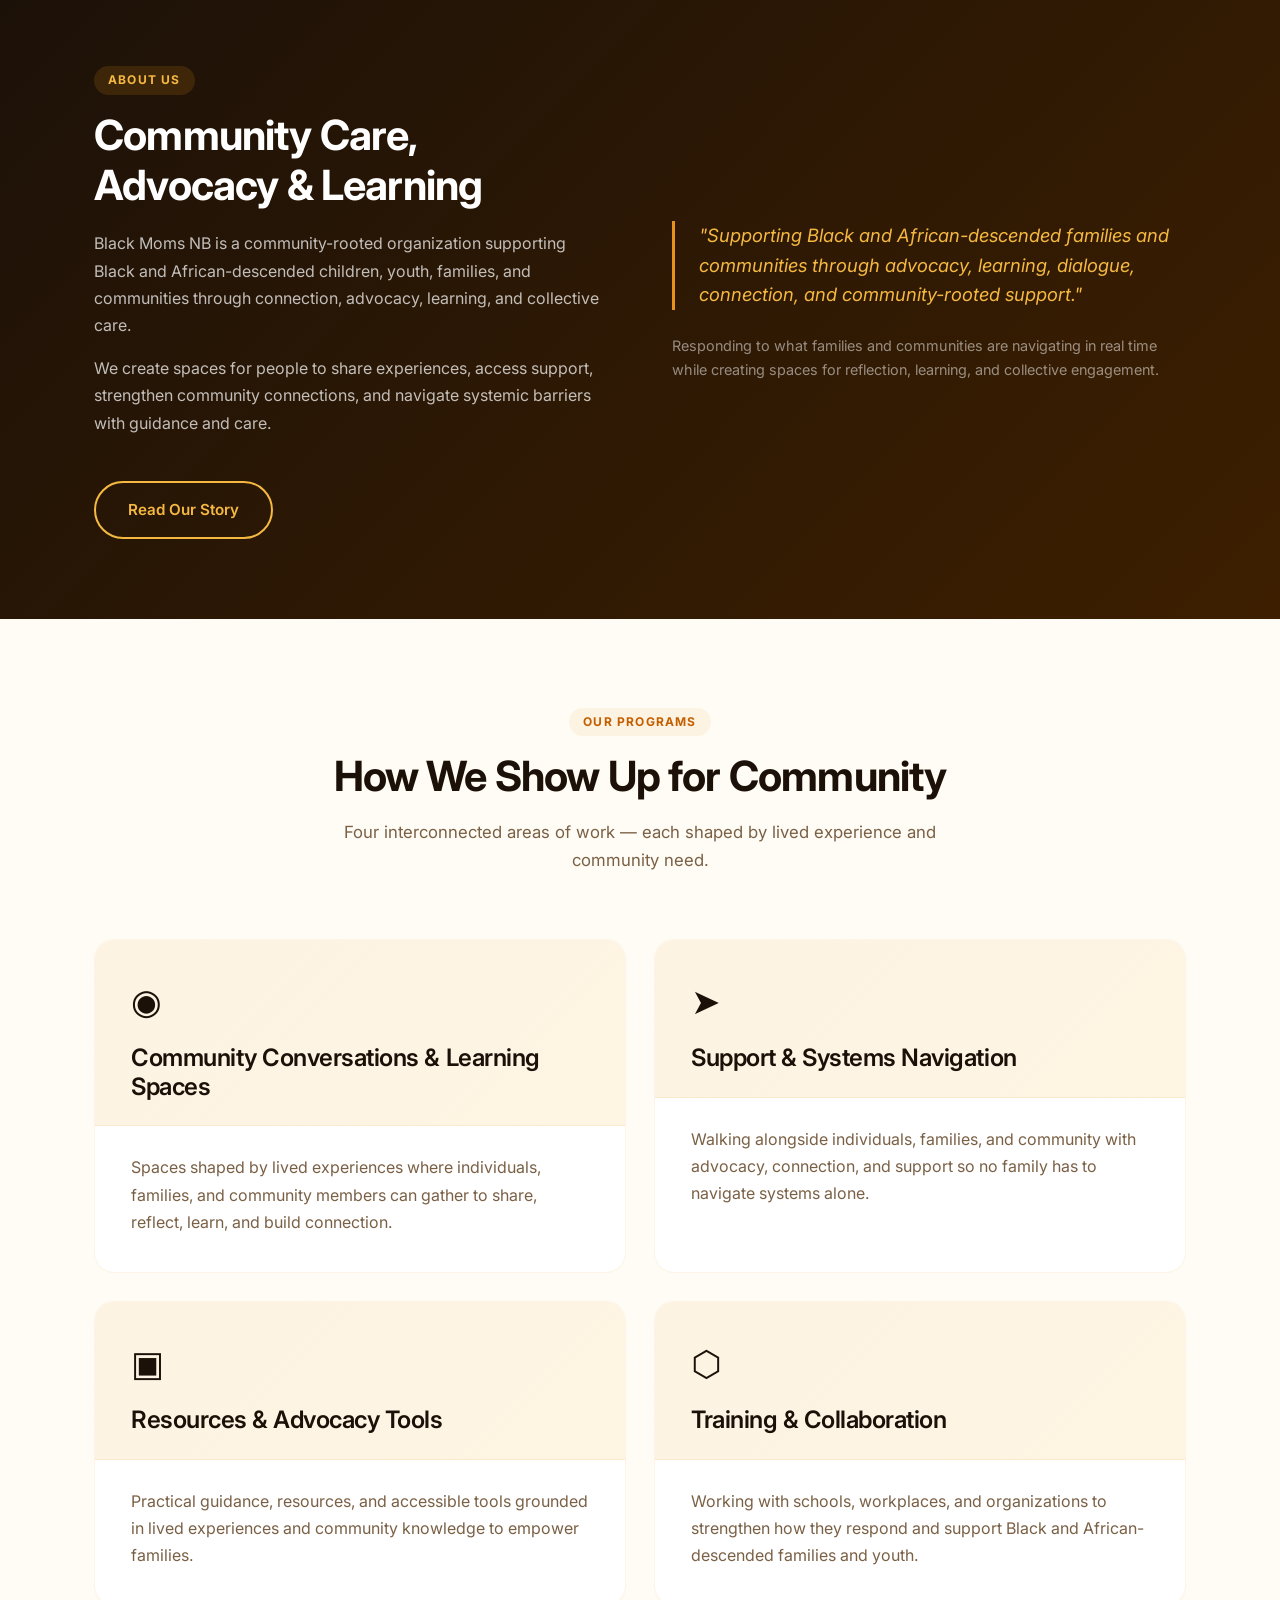
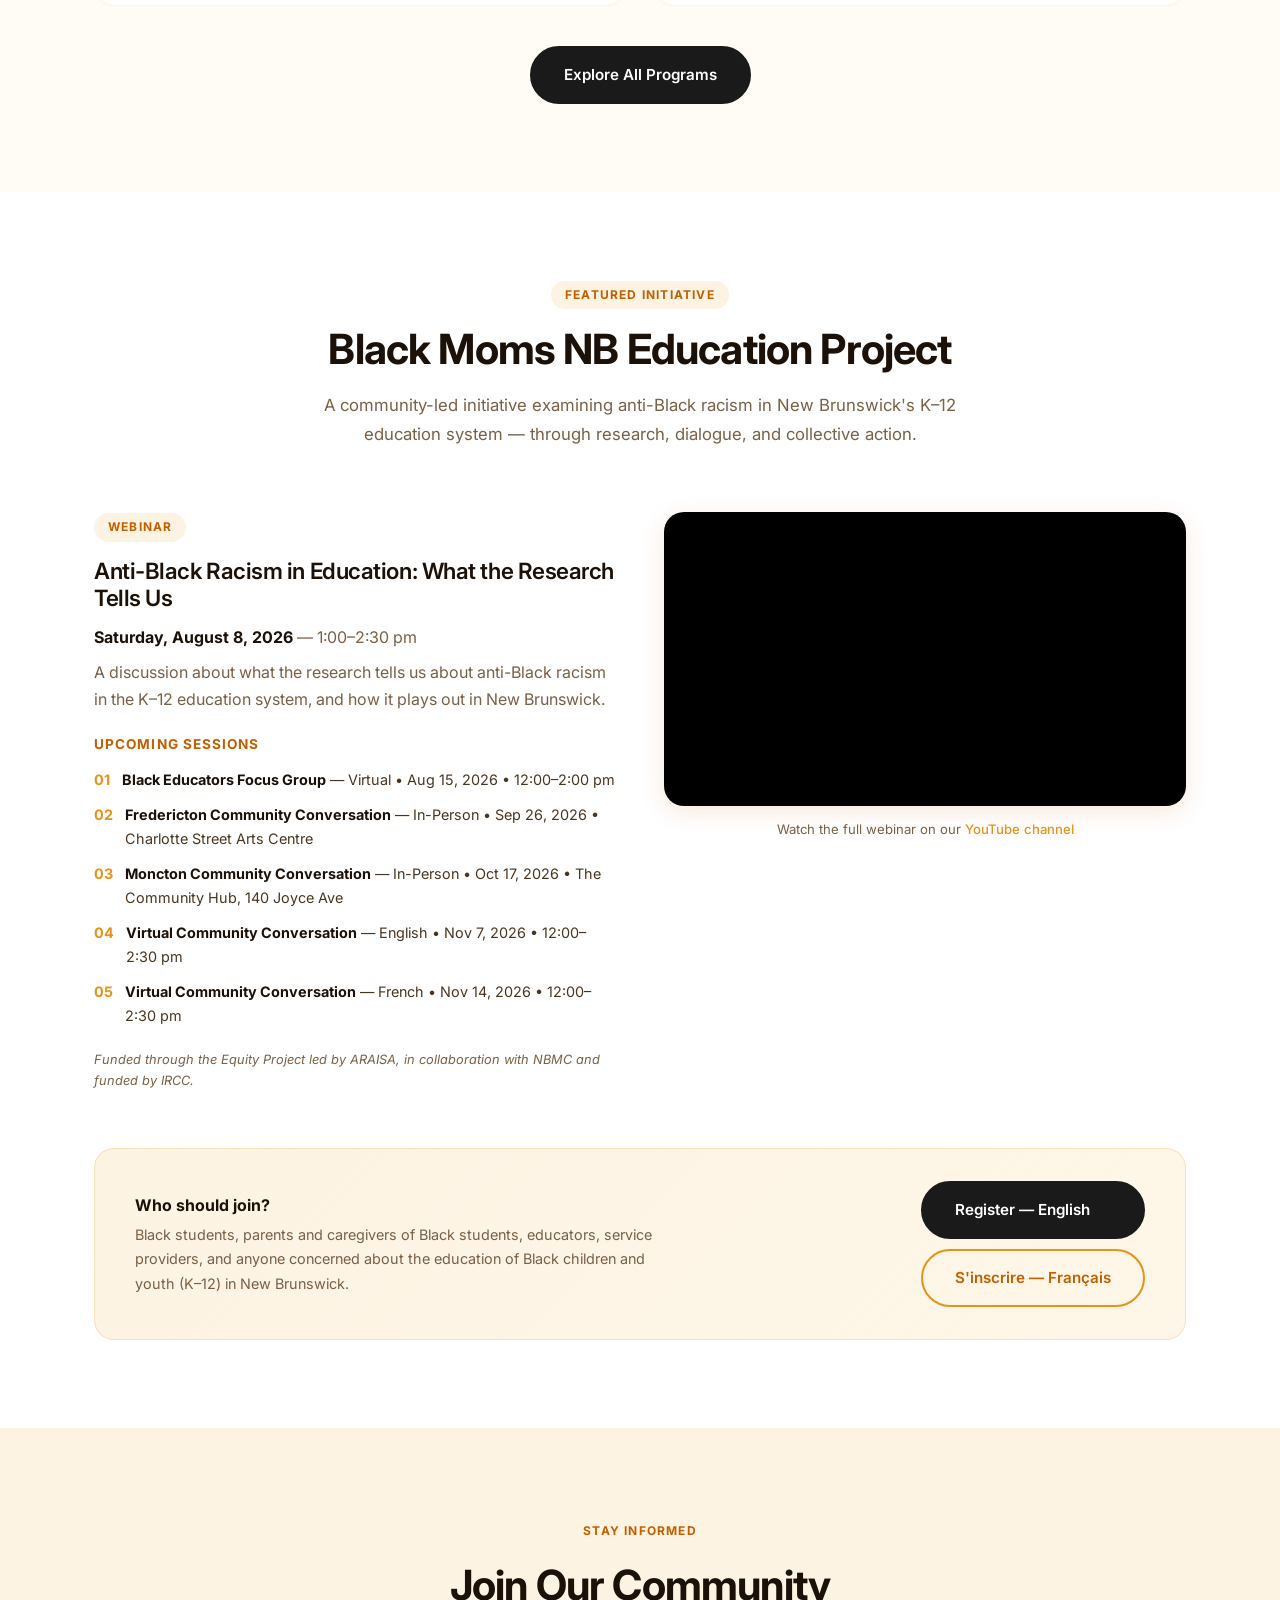
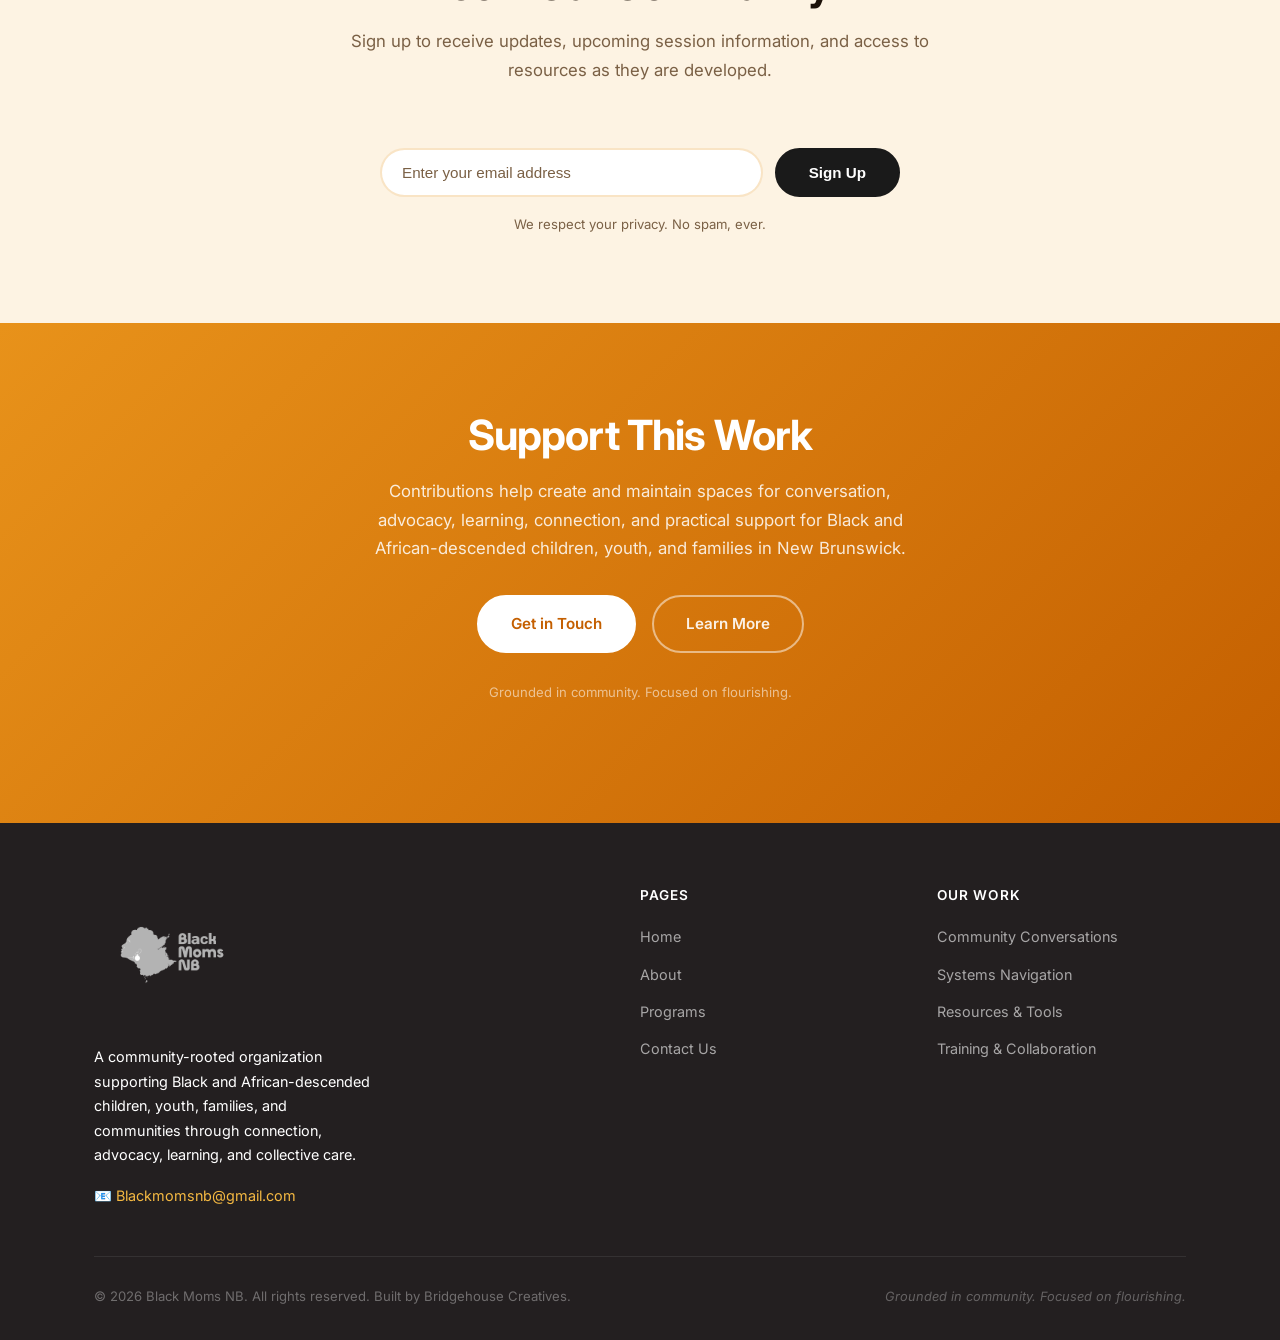
==== commit 67645074: "Add English and French SurveyMonkey registration links to Education Project section Co-Authored-By: " ====
--- a/index.html
+++ b/index.html
@@ -220,7 +220,10 @@
         <p style="font-weight:700;color:var(--dark);margin-bottom:4px;">Who should join?</p>
         <p style="font-size:0.9rem;color:var(--muted);max-width:520px;">Black students, parents and caregivers of Black students, educators, service providers, and anyone concerned about the education of Black children and youth (K–12) in New Brunswick.</p>
       </div>
-      <a href="/contact/" class="btn btn--primary" style="flex-shrink:0;">Register or Learn More</a>
+      <div style="display:flex;flex-direction:column;gap:10px;flex-shrink:0;">
+        <a href="https://www.surveymonkey.com/r/NBEducationProject" target="_blank" rel="noopener" class="btn btn--primary" style="text-align:center;">Register — English</a>
+        <a href="https://fr.surveymonkey.com/r/FR-BMNBRegForm" target="_blank" rel="noopener" class="btn btn--outline" style="text-align:center;border-color:var(--amber);color:var(--orange-deep);">S'inscrire — Français</a>
+      </div>
     </div>
   </div>
 </section>
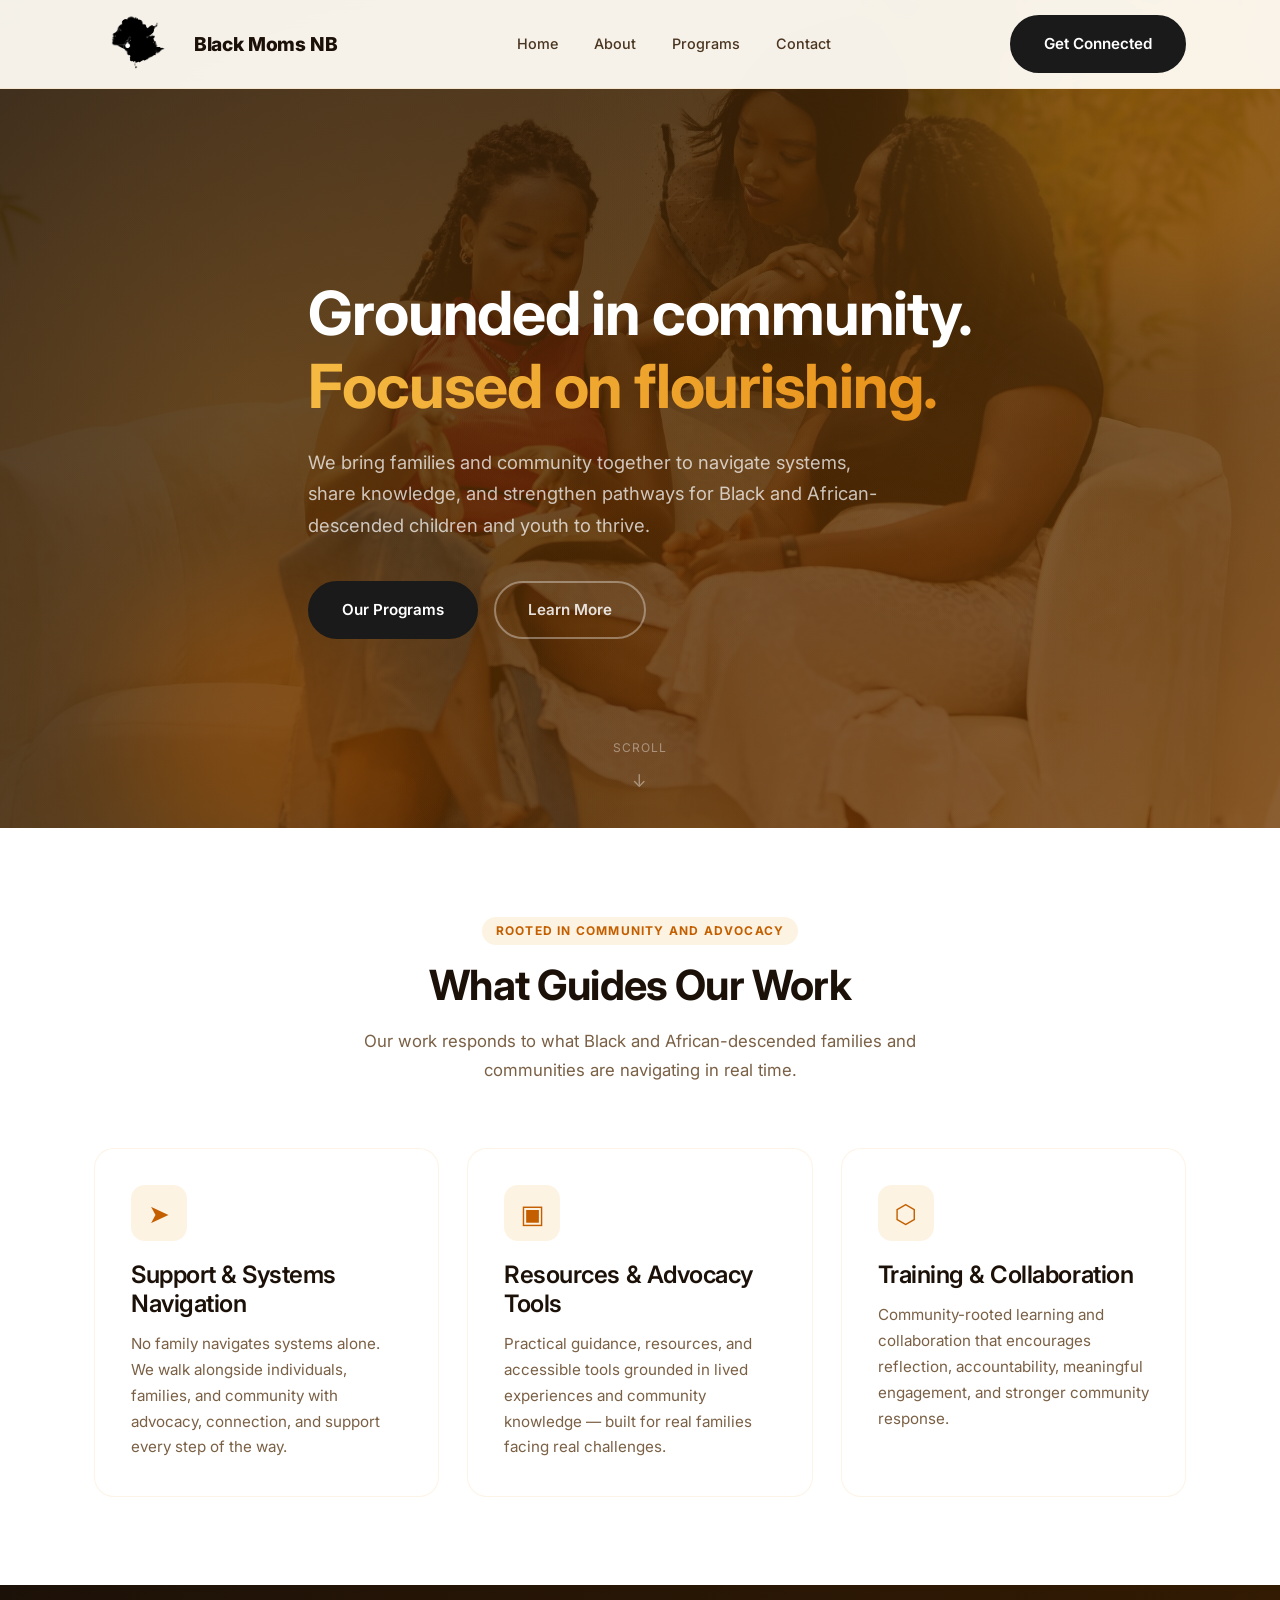
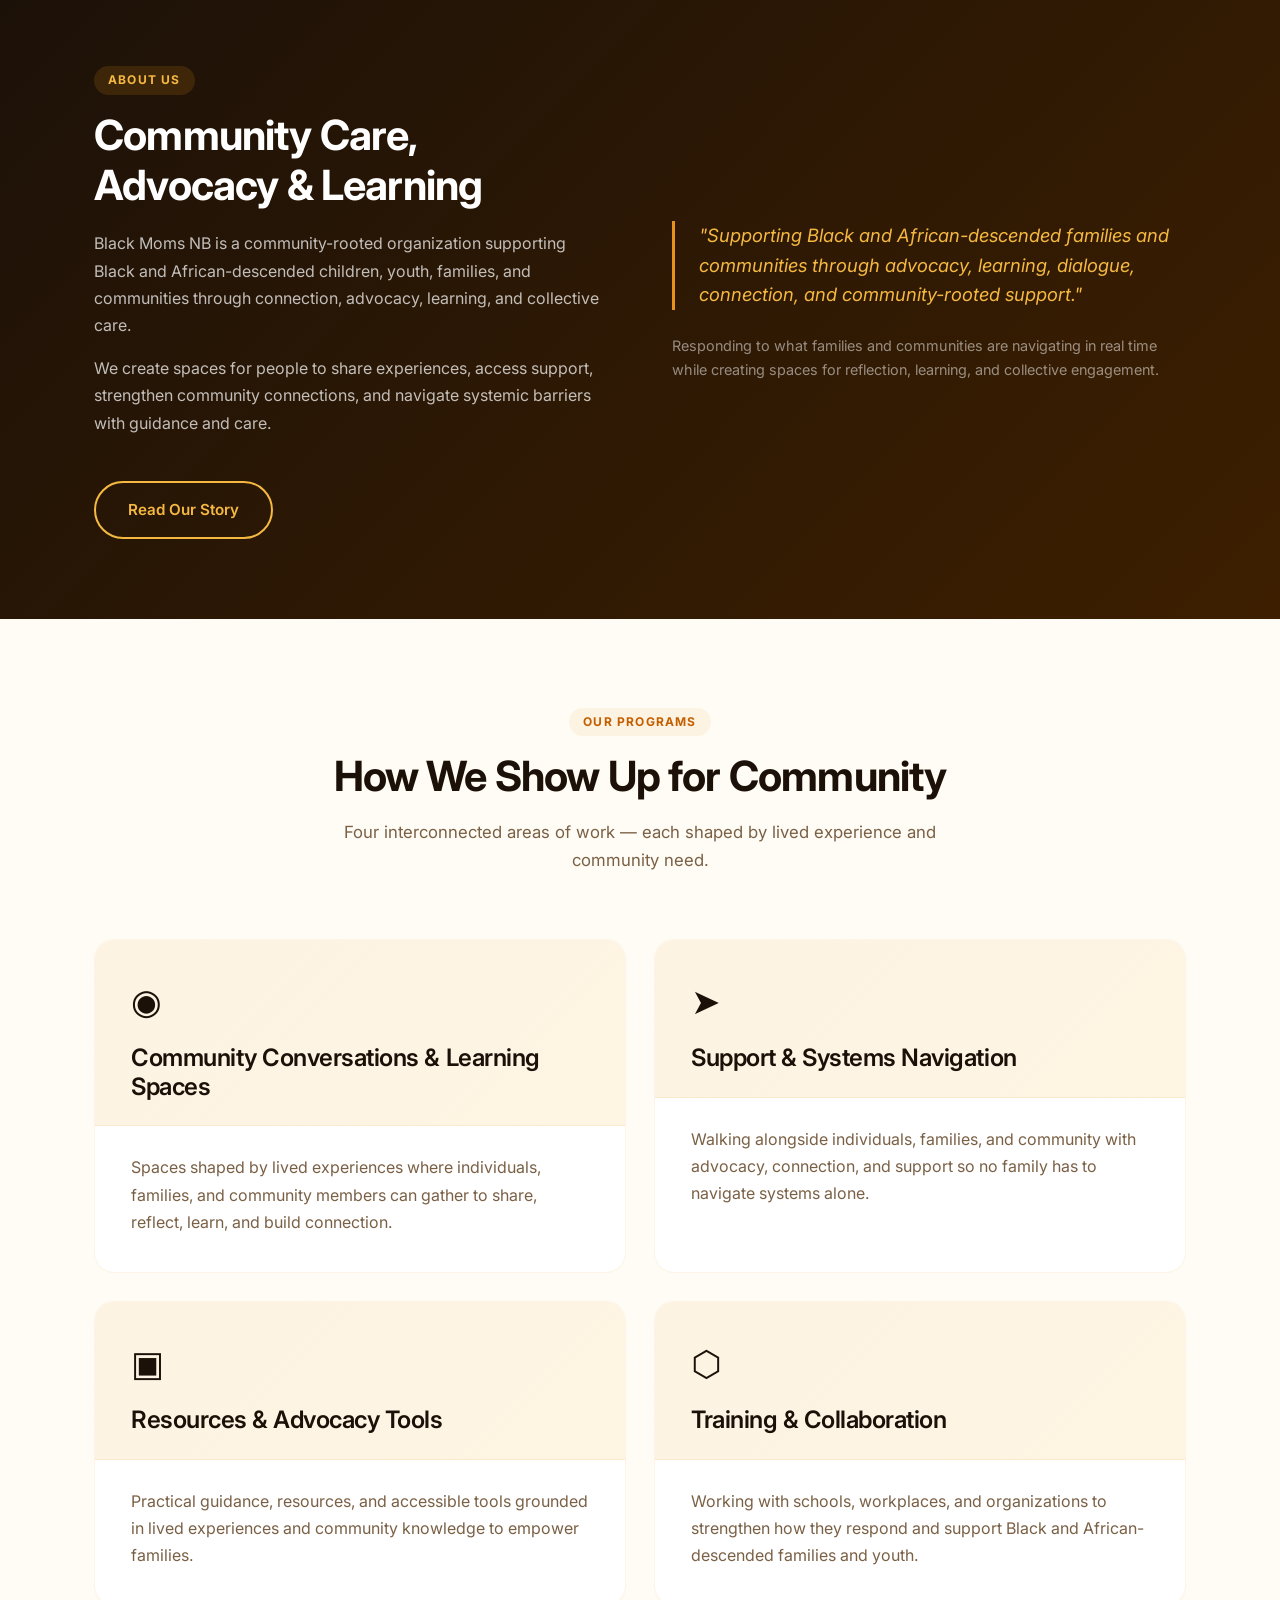
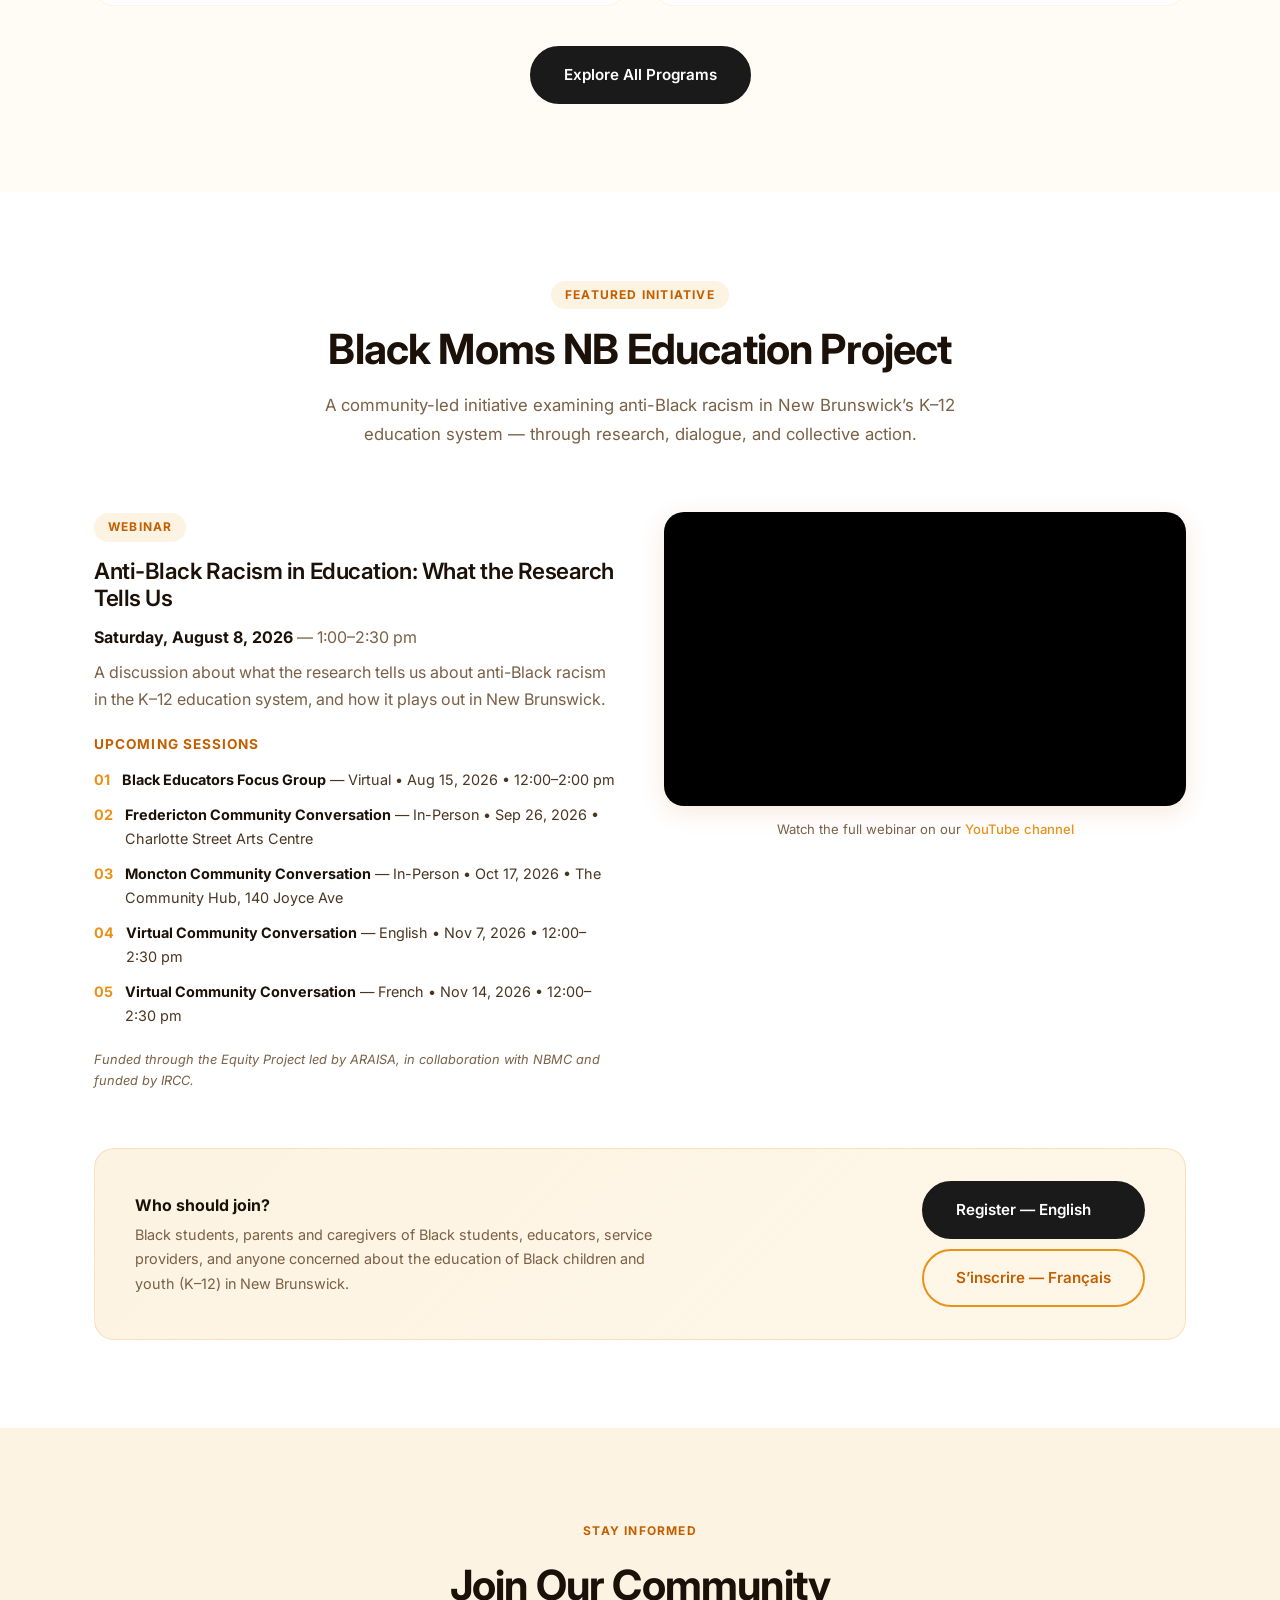
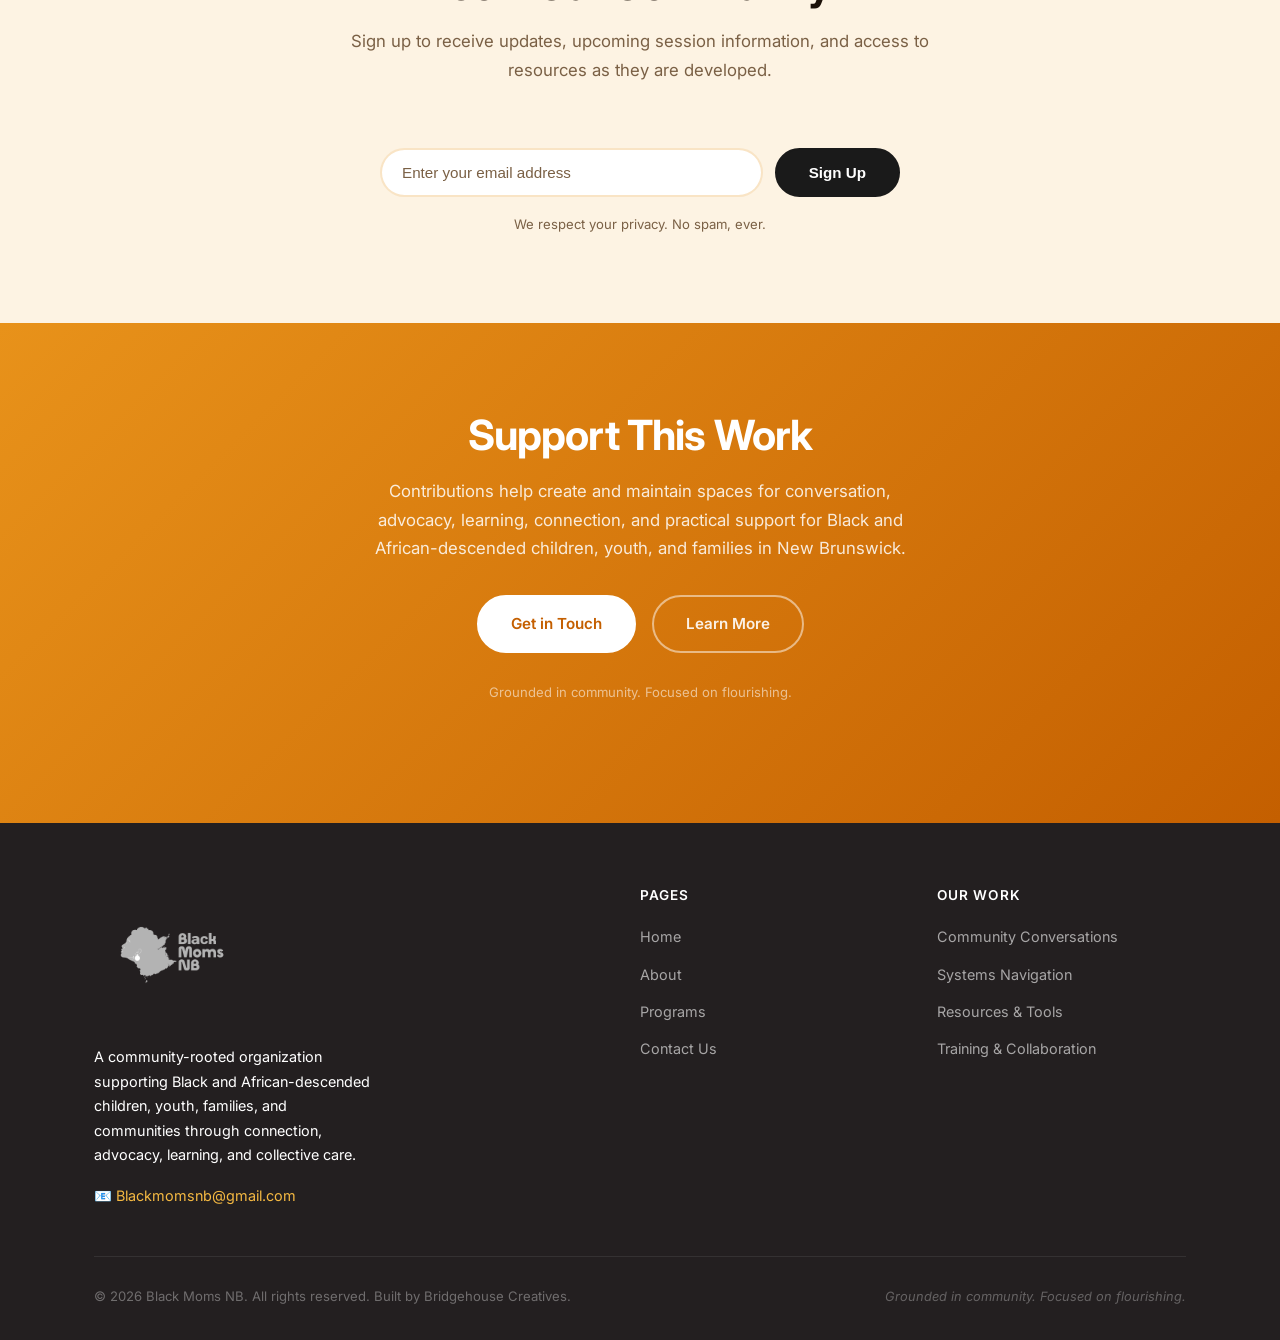
==== commit fe96dbbb: "Add English and French SurveyMonkey registration links to Education Project section" ====
--- a/index.html
+++ b/index.html
@@ -176,23 +176,23 @@
     <div class="section-header">
       <div class="section-tag">Featured Initiative</div>
       <h2>Black Moms NB Education Project</h2>
-      <p>A community-led initiative examining anti-Black racism in New Brunswick's K–12 education system — through research, dialogue, and collective action.</p>
+      <p>A community-led initiative examining anti-Black racism in New Brunswick’s K&ndash;12 education system &mdash; through research, dialogue, and collective action.</p>
     </div>
 
     <div class="grid-2" style="align-items:start;gap:48px;margin-bottom:56px;">
       <div data-reveal>
         <div class="section-tag" style="margin-bottom:16px;">Webinar</div>
         <h3 style="font-size:1.4rem;color:var(--dark);margin-bottom:12px;">Anti-Black Racism in Education: What the Research Tells Us</h3>
-        <p style="color:var(--muted);margin-bottom:8px;"><strong style="color:var(--dark);">Saturday, August 8, 2026</strong> &mdash; 1:00–2:30 pm</p>
-        <p style="color:var(--muted);margin-bottom:20px;">A discussion about what the research tells us about anti-Black racism in the K–12 education system, and how it plays out in New Brunswick.</p>
+        <p style="color:var(--muted);margin-bottom:8px;"><strong style="color:var(--dark);">Saturday, August 8, 2026</strong> &mdash; 1:00&ndash;2:30 pm</p>
+        <p style="color:var(--muted);margin-bottom:20px;">A discussion about what the research tells us about anti-Black racism in the K&ndash;12 education system, and how it plays out in New Brunswick.</p>
 
         <p style="font-size:0.85rem;font-weight:700;text-transform:uppercase;letter-spacing:0.08em;color:var(--orange-deep);margin-bottom:12px;">Upcoming Sessions</p>
         <ul style="list-style:none;display:flex;flex-direction:column;gap:10px;">
-          <li style="display:flex;gap:12px;font-size:0.9rem;color:var(--mid);"><span style="color:var(--amber);font-weight:700;flex-shrink:0;">01</span><span><strong style="color:var(--dark);">Black Educators Focus Group</strong> &mdash; Virtual &bull; Aug 15, 2026 &bull; 12:00–2:00 pm</span></li>
+          <li style="display:flex;gap:12px;font-size:0.9rem;color:var(--mid);"><span style="color:var(--amber);font-weight:700;flex-shrink:0;">01</span><span><strong style="color:var(--dark);">Black Educators Focus Group</strong> &mdash; Virtual &bull; Aug 15, 2026 &bull; 12:00&ndash;2:00 pm</span></li>
           <li style="display:flex;gap:12px;font-size:0.9rem;color:var(--mid);"><span style="color:var(--amber);font-weight:700;flex-shrink:0;">02</span><span><strong style="color:var(--dark);">Fredericton Community Conversation</strong> &mdash; In-Person &bull; Sep 26, 2026 &bull; Charlotte Street Arts Centre</span></li>
           <li style="display:flex;gap:12px;font-size:0.9rem;color:var(--mid);"><span style="color:var(--amber);font-weight:700;flex-shrink:0;">03</span><span><strong style="color:var(--dark);">Moncton Community Conversation</strong> &mdash; In-Person &bull; Oct 17, 2026 &bull; The Community Hub, 140 Joyce Ave</span></li>
-          <li style="display:flex;gap:12px;font-size:0.9rem;color:var(--mid);"><span style="color:var(--amber);font-weight:700;flex-shrink:0;">04</span><span><strong style="color:var(--dark);">Virtual Community Conversation</strong> &mdash; English &bull; Nov 7, 2026 &bull; 12:00–2:30 pm</span></li>
-          <li style="display:flex;gap:12px;font-size:0.9rem;color:var(--mid);"><span style="color:var(--amber);font-weight:700;flex-shrink:0;">05</span><span><strong style="color:var(--dark);">Virtual Community Conversation</strong> &mdash; French &bull; Nov 14, 2026 &bull; 12:00–2:30 pm</span></li>
+          <li style="display:flex;gap:12px;font-size:0.9rem;color:var(--mid);"><span style="color:var(--amber);font-weight:700;flex-shrink:0;">04</span><span><strong style="color:var(--dark);">Virtual Community Conversation</strong> &mdash; English &bull; Nov 7, 2026 &bull; 12:00&ndash;2:30 pm</span></li>
+          <li style="display:flex;gap:12px;font-size:0.9rem;color:var(--mid);"><span style="color:var(--amber);font-weight:700;flex-shrink:0;">05</span><span><strong style="color:var(--dark);">Virtual Community Conversation</strong> &mdash; French &bull; Nov 14, 2026 &bull; 12:00&ndash;2:30 pm</span></li>
         </ul>
 
         <p style="margin-top:20px;font-size:0.8rem;color:var(--muted);font-style:italic;">Funded through the Equity Project led by ARAISA, in collaboration with NBMC and funded by IRCC.</p>
@@ -218,11 +218,11 @@
     <div style="background:linear-gradient(135deg,var(--amber-pale),rgba(245,185,66,0.12));border:1px solid rgba(232,146,26,0.2);border-radius:var(--radius-lg);padding:32px 40px;display:flex;flex-wrap:wrap;gap:32px;align-items:center;justify-content:space-between;" data-reveal>
       <div>
         <p style="font-weight:700;color:var(--dark);margin-bottom:4px;">Who should join?</p>
-        <p style="font-size:0.9rem;color:var(--muted);max-width:520px;">Black students, parents and caregivers of Black students, educators, service providers, and anyone concerned about the education of Black children and youth (K–12) in New Brunswick.</p>
+        <p style="font-size:0.9rem;color:var(--muted);max-width:520px;">Black students, parents and caregivers of Black students, educators, service providers, and anyone concerned about the education of Black children and youth (K&ndash;12) in New Brunswick.</p>
       </div>
       <div style="display:flex;flex-direction:column;gap:10px;flex-shrink:0;">
-        <a href="https://www.surveymonkey.com/r/NBEducationProject" target="_blank" rel="noopener" class="btn btn--primary" style="text-align:center;">Register — English</a>
-        <a href="https://fr.surveymonkey.com/r/FR-BMNBRegForm" target="_blank" rel="noopener" class="btn btn--outline" style="text-align:center;border-color:var(--amber);color:var(--orange-deep);">S'inscrire — Français</a>
+        <a href="https://www.surveymonkey.com/r/NBEducationProject" target="_blank" rel="noopener" class="btn btn--primary" style="text-align:center;">Register &mdash; English</a>
+        <a href="https://fr.surveymonkey.com/r/FR-BMNBRegForm" target="_blank" rel="noopener" class="btn btn--outline" style="text-align:center;border-color:var(--amber);color:var(--orange-deep);">S’inscrire &mdash; Français</a>
       </div>
     </div>
   </div>
